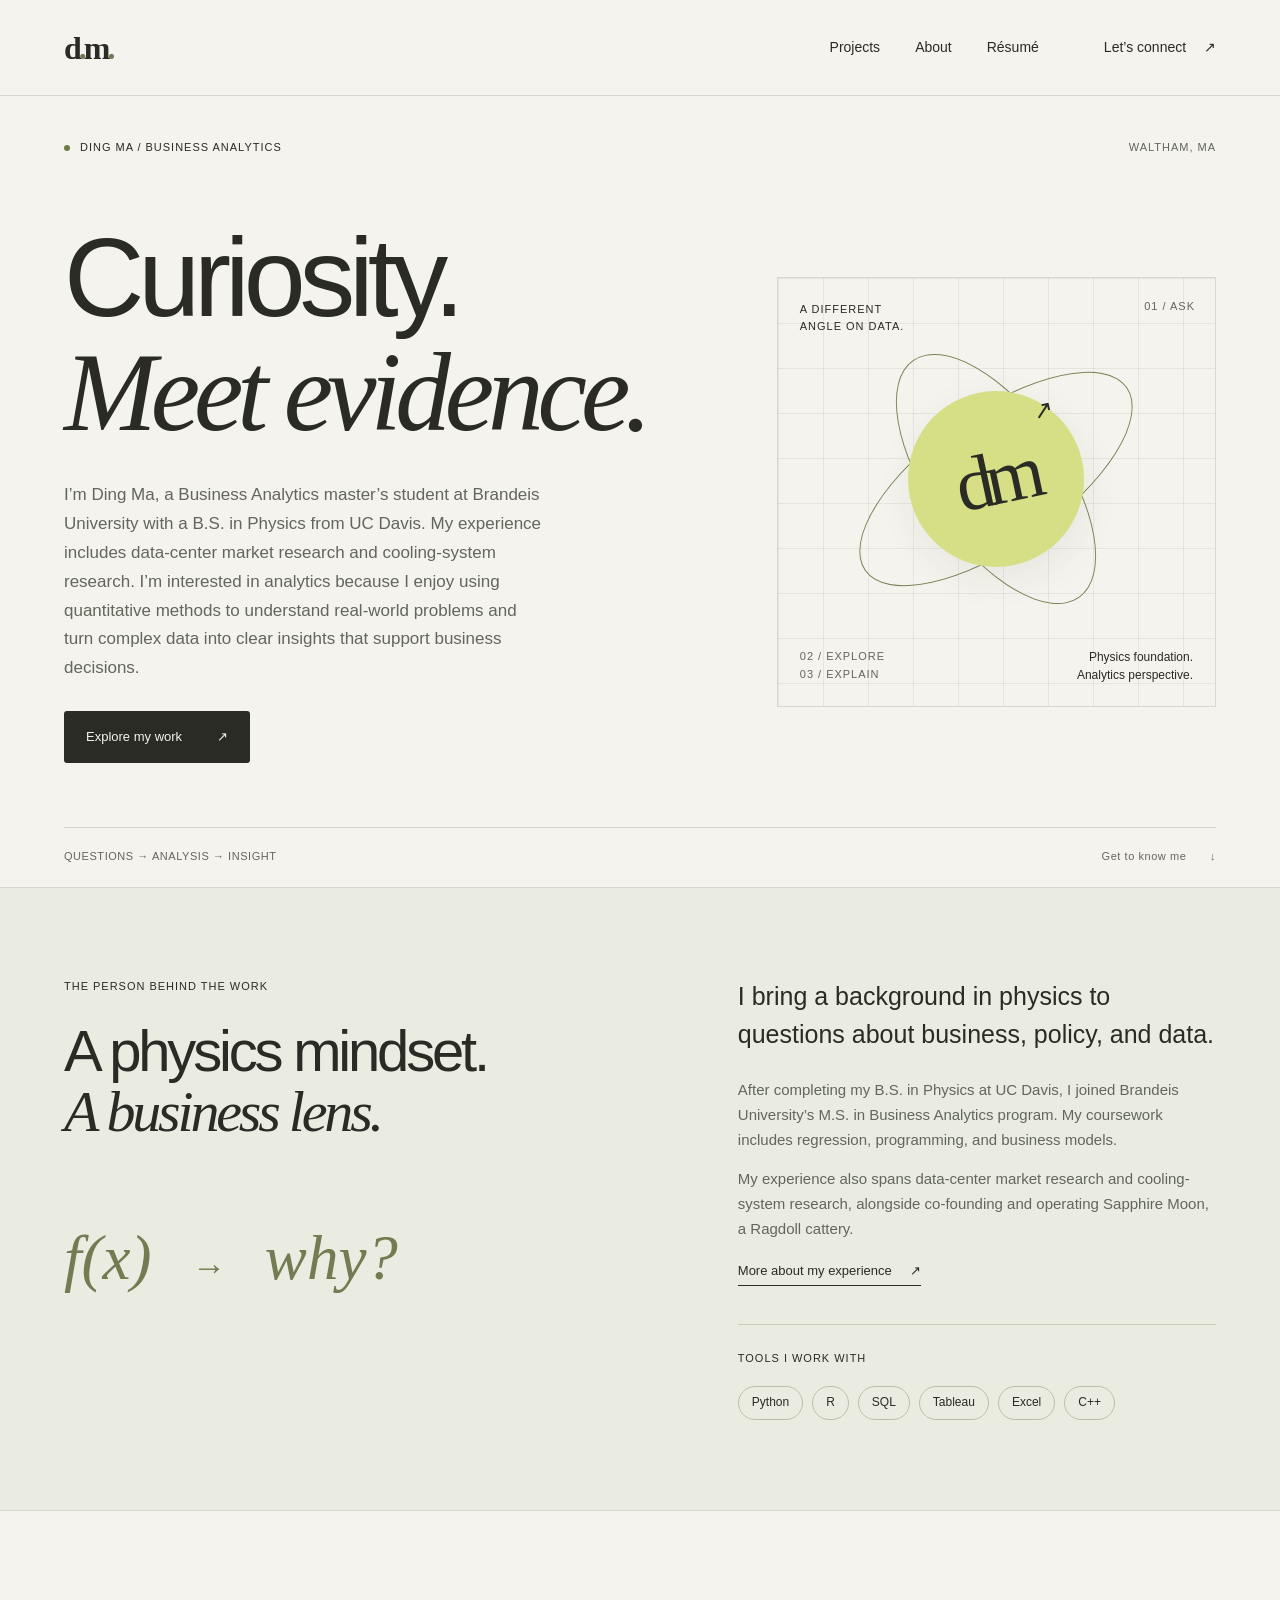
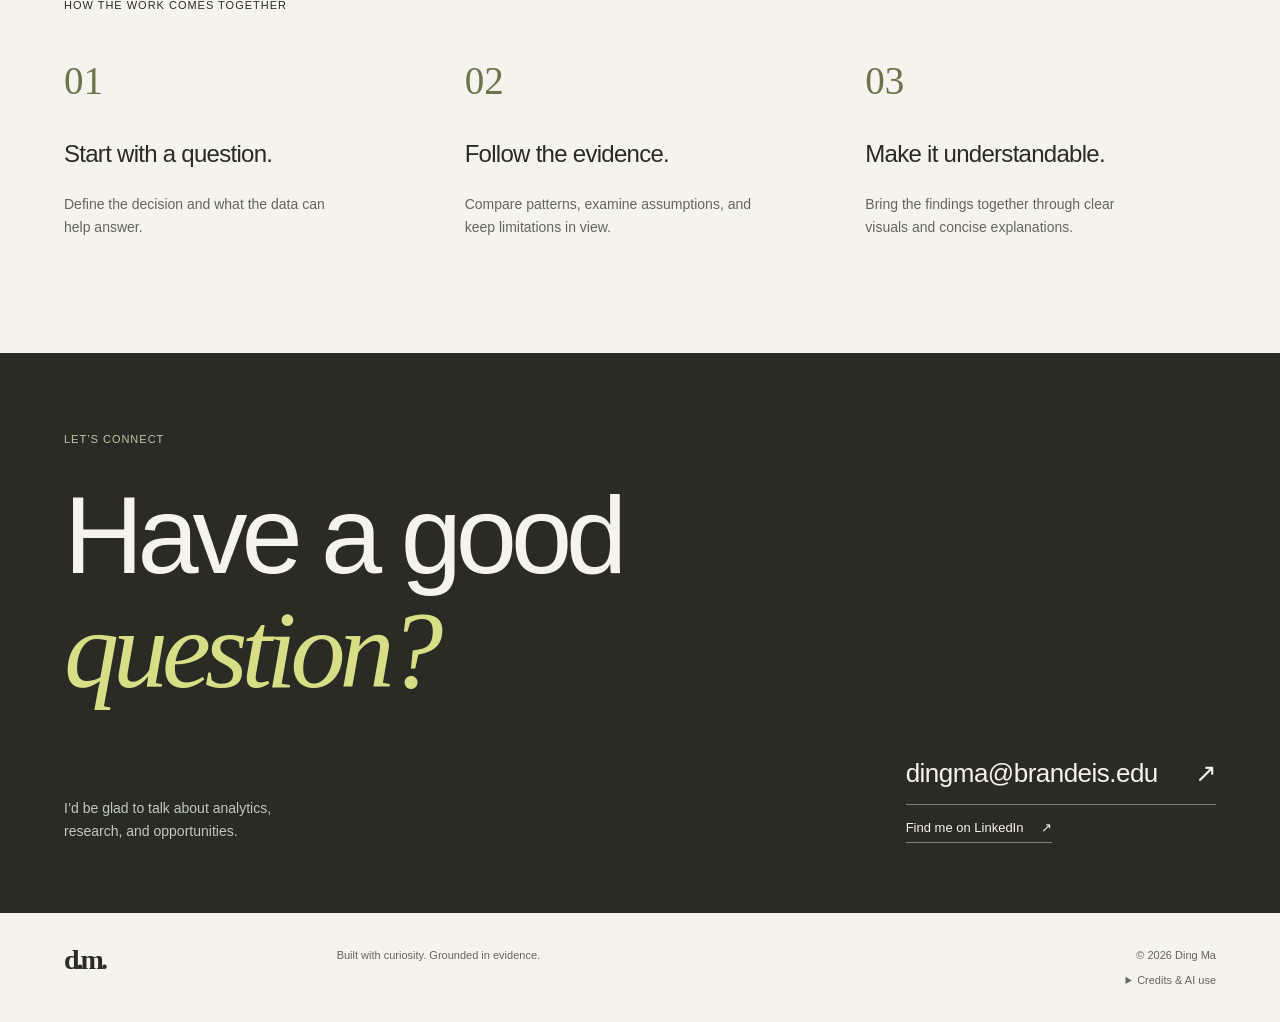
==== index.html @ bd0141f7 "Prepare technical portfolio for GitHub Pages" ====
<!doctype html><html lang="en"><head><meta charset="utf-8"><meta name="viewport" content="width=device-width,initial-scale=1"><meta name="description" content="Ding Ma’s analytics portfolio: regression, public-policy data, and Boston–Cambridge mobility case studies."><meta name="theme-color" content="#f5f3ed"><meta property="og:title" content="Ding Ma — Curiosity meets evidence"><meta property="og:description" content="Ding Ma’s analytics portfolio: regression, public-policy data, and Boston–Cambridge mobility case studies."><meta property="og:type" content="website"><link rel="icon" href="assets/favicon.svg" type="image/svg+xml"><link rel="stylesheet" href="styles.css"><title>Ding Ma — Curiosity meets evidence</title><script src="app.js" defer></script><meta name="robots" content="noindex, nofollow, noimageindex"></head><body><a class="skip-link" href="#main">Skip to content</a><header class="header"><a class="brand" href="index.html" aria-label="Ding Ma home">d<span class="brand-dot">.</span>m<span class="brand-dot">.</span></a><nav id="navigation" aria-label="Main navigation"><a href="projects.html">Projects</a><a href="index.html#about">About</a><a href="resume.html">Résumé</a><a class="nav-contact" href="index.html#contact">Let’s connect <span aria-hidden="true">↗</span></a></nav></header><main id="main" tabindex="-1"><section class="hero wrap"><div class="hero-kicker"><span class="status-dot" aria-hidden="true"></span> DING MA / BUSINESS ANALYTICS <span class="hero-location">WALTHAM, MA</span></div><div class="hero-grid"><div><h1>Curiosity.<br><em>Meet evidence.</em></h1><p class="hero-description">I’m Ding Ma, a Business Analytics master’s student at Brandeis University with a B.S. in Physics from UC Davis. My experience includes data-center market research and cooling-system research. I’m interested in analytics because I enjoy using quantitative methods to understand real-world problems and turn complex data into clear insights that support business decisions.</p><a class="button dark" href="projects.html">Explore my work <span aria-hidden="true">↗</span></a></div><div class="hero-art" aria-label="A physics foundation, an analytics perspective"><div class="orbit orbit-one"></div><div class="orbit orbit-two"></div><div class="art-label">A DIFFERENT<br>ANGLE ON DATA.</div><div class="art-core">dm<span>↗</span></div><span class="art-coordinate top">01 / ASK</span><span class="art-coordinate bottom">02 / EXPLORE<br>03 / EXPLAIN</span><div class="art-note">Physics foundation.<br>Analytics perspective.</div></div></div><div class="hero-bottom"><span>QUESTIONS → ANALYSIS → INSIGHT</span><a href="#about">Get to know me <span aria-hidden="true">↓</span></a></div></section><section class="about-section" id="about"><div class="wrap about-grid"><div class="reveal"><p class="eyebrow">THE PERSON BEHIND THE WORK</p><h2>A physics mindset.<br><em>A business lens.</em></h2><div class="about-mark" aria-hidden="true">f(x) <span>→</span> why?</div></div><div class="about-copy reveal"><p class="large-copy">I bring a background in physics to questions about business, policy, and data.</p><p>After completing my B.S. in Physics at UC Davis, I joined Brandeis University’s M.S. in Business Analytics program. My coursework includes regression, programming, and business models.</p><p>My experience also spans data-center market research and cooling-system research, alongside co-founding and operating Sapphire Moon, a Ragdoll cattery.</p><a class="text-link" href="resume.html">More about my experience <span aria-hidden="true">↗</span></a><div class="skills"><p class="eyebrow">TOOLS I WORK WITH</p><div><span>Python</span><span>R</span><span>SQL</span><span>Tableau</span><span>Excel</span><span>C++</span></div></div></div></div></section><section class="approach wrap"><p class="eyebrow reveal">HOW THE WORK COMES TOGETHER</p><div class="approach-grid"><div class="reveal"><span class="step">01</span><h3>Start with a question.</h3><p>Define the decision and what the data can help answer.</p></div><div class="reveal"><span class="step">02</span><h3>Follow the evidence.</h3><p>Compare patterns, examine assumptions, and keep limitations in view.</p></div><div class="reveal"><span class="step">03</span><h3>Make it understandable.</h3><p>Bring the findings together through clear visuals and concise explanations.</p></div></div></section><section class="contact-section" id="contact"><div class="wrap reveal"><p class="eyebrow">LET’S CONNECT</p><h2>Have a good<br><em>question?</em></h2><div class="contact-bottom"><p>I’d be glad to talk about analytics,<br>research, and opportunities.</p><div><a class="contact-email" href="mailto:dingma@brandeis.edu">dingma@brandeis.edu <span aria-hidden="true">↗</span></a><a class="text-link" href="https://www.linkedin.com/in/ding-ma-7bb688257" target="_blank" rel="noopener noreferrer">Find me on LinkedIn <span aria-hidden="true">↗</span><span class="sr-only"> (opens in a new tab)</span></a></div></div></div></section></main><footer class="footer"><a class="brand" href="index.html" aria-label="Ding Ma home">d.m.</a><p>Built with curiosity. Grounded in evidence.</p><div><span>© 2026 Ding Ma</span><details class="credits"><summary>Credits &amp; AI use</summary><p>AI assisted with website design, code, animations, and case-study editing. Summaries and figures draw on supplied coursework. Project summaries retain authorship and credits; the R project is joint work with Pauli Wang. Statistical results are reported from the supplied materials.</p></details></div></footer><dialog class="image-dialog"><button class="dialog-close" aria-label="Close enlarged chart">Close ×</button><img alt=""><p></p></dialog></body></html>
---- styles.css ----
@view-transition{navigation:auto}
:root{--paper:#f5f3ed;--ink:#292b24;--muted:#62665b;--line:#d8d9cd;--accent:#d7df86;--serif:Georgia,'Times New Roman',serif;--sans:'Helvetica Neue',Helvetica,Arial,sans-serif}
*{box-sizing:border-box}html{scroll-behavior:smooth;scroll-padding-top:105px}body{margin:0;background:var(--paper);color:var(--ink);font-family:var(--sans);font-size:16px;line-height:1.65}a{color:inherit;text-decoration:none}button{font:inherit;color:inherit}a,button{-webkit-tap-highlight-color:transparent}a:focus-visible,button:focus-visible,summary:focus-visible{outline:3px solid #657829;outline-offset:5px}::selection{background:var(--accent);color:var(--ink)}img{display:block;width:100%;height:auto}h1,h2,h3,p{margin-top:0}h1,h2{font-weight:400;letter-spacing:-.055em;line-height:1.03}h1 em,h2 em{font-family:var(--serif);font-weight:400}h3{font-weight:500;letter-spacing:-.03em;line-height:1.25}.wrap{max-width:1320px;margin:auto;padding-left:64px;padding-right:64px}.header{height:96px;padding:0 64px;max-width:1448px;margin:auto;display:flex;align-items:center;justify-content:space-between;border-bottom:1px solid var(--line)}.brand{font-family:var(--serif);font-weight:bold;font-size:32px;letter-spacing:-3px;line-height:1}.brand-dot{color:#717956}.header nav{display:flex;gap:35px;align-items:center;font-size:14px}.header nav a{position:relative}.header nav a::after{position:absolute;left:0;right:0;bottom:-6px;height:1px;background:var(--ink);content:'';transform:scaleX(0);transform-origin:left;transition:transform .2s}.header nav a:hover::after,.header nav a[aria-current]::after{transform:scaleX(1)}.nav-contact{margin-left:30px}.nav-contact span{margin-left:14px}.menu-toggle{display:none}.skip-link{position:fixed;top:10px;left:10px;transform:translateY(-200%);z-index:100;background:var(--ink);color:white;padding:12px}.skip-link:focus{transform:translateY(0)}.eyebrow,.hero-kicker,.tagline,.card-top,.hero-bottom,.art-coordinate,.art-label{font-size:11px;font-weight:500;letter-spacing:.09em;line-height:1.6}.eyebrow{margin-bottom:25px}.hero{padding-top:43px}.hero-kicker{display:flex;align-items:center;gap:10px}.hero-location{margin-left:auto;color:var(--muted)}.status-dot{width:6px;height:6px;background:#6e7b49;border-radius:50%}.hero-grid{display:grid;grid-template-columns:1.55fr 1fr;gap:32px;align-items:center;padding-top:64px;padding-bottom:64px}.hero h1{font-size:clamp(72px,8.7vw,126px);margin-bottom:30px}.hero-description{max-width:480px;font-size:17px;color:var(--muted);line-height:1.7;margin-bottom:28px}.button{display:inline-flex;align-items:center;justify-content:space-between;gap:35px;padding:15px 22px;border-radius:3px;font-size:13px;transition:background .2s,transform .2s}.button.dark{background:var(--ink);color:var(--paper)}.button.dark:hover{background:#464b39;transform:translateY(-2px)}.hero-art{position:relative;min-height:430px;overflow:hidden;background-image:linear-gradient(#292b2412 1px,transparent 1px),linear-gradient(90deg,#292b2412 1px,transparent 1px);background-size:45px 45px;border:1px solid var(--line)}.art-core{position:absolute;left:50%;top:47%;transform:translate(-50%,-50%) rotate(-12deg);width:176px;height:176px;background:var(--accent);border-radius:50%;display:flex;align-items:center;justify-content:center;font-family:var(--serif);font-size:76px;letter-spacing:-8px;box-shadow:0 12px 38px #272d2110}.art-core span{position:absolute;right:18px;top:10px;font-family:var(--sans);font-size:24px;letter-spacing:0}.orbit{position:absolute;left:50%;top:47%;width:320px;height:135px;border:1px solid #788356;border-radius:50%;transform:translate(-50%,-50%) rotate(-35deg)}.orbit-two{transform:translate(-50%,-50%) rotate(55deg);width:290px;height:136px}.art-coordinate{position:absolute;color:var(--muted)}.art-coordinate.top{top:20px;right:20px}.art-coordinate.bottom{bottom:22px;left:22px}.art-label{position:absolute;top:23px;left:22px}.art-note{position:absolute;bottom:22px;right:22px;font-size:12px;line-height:1.5;text-align:right}.hero-bottom{display:flex;justify-content:space-between;border-top:1px solid var(--line);padding-top:20px;padding-bottom:22px;color:var(--muted);letter-spacing:.05em}.hero-bottom a span{margin-left:20px}.work-section{padding-top:100px;padding-bottom:110px}.section-heading{display:grid;grid-template-columns:1.3fr 1fr;gap:110px;align-items:end;margin-bottom:45px}.section-heading h2,.about-section h2{font-size:64px;margin:0}.section-heading>p{max-width:365px;line-height:1.8;color:var(--muted);margin-bottom:5px}.project-grid{display:grid;grid-template-columns:1fr 1fr;gap:30px}.project-card{border:1px solid var(--line);background:#eeeee5;transition:border-color .25s}.project-card.mobility{background:#eeedf3;margin-top:62px}.card-link{display:block;height:100%}.card-top{display:flex;justify-content:space-between;padding:24px 25px 0;font-size:10px;color:var(--muted)}.card-visual{padding:26px 22px 0;overflow:hidden}.card-visual img{transition:transform .4s cubic-bezier(.2,.7,.2,1);aspect-ratio:760/352;object-fit:contain}.project-card:hover .card-visual img{transform:scale(1.025)}.card-info{padding:30px 25px}.tagline{letter-spacing:.03em;color:var(--muted);margin-bottom:16px;font-size:11px}.card-title{display:flex;gap:20px;align-items:flex-start;justify-content:space-between}.card-title h3{font-size:31px;line-height:1.15;max-width:340px;margin-bottom:20px}.round-arrow{display:flex;align-items:center;justify-content:center;flex-shrink:0;width:35px;height:35px;border:1px solid #a9ad9c;border-radius:50%;transition:background .2s,transform .2s}.project-card:hover .round-arrow{background:var(--accent);transform:rotate(10deg)}.card-info>p{color:var(--muted);font-size:14px;line-height:1.75;max-width:385px}.text-link{display:inline-flex;align-items:center;gap:18px;font-size:13px;border-bottom:1px solid var(--ink);padding-bottom:4px;transition:gap .2s}.text-link:hover{gap:24px}.all-work{margin-top:36px}.about-section{border-top:1px solid var(--line);border-bottom:1px solid var(--line);background:#eaece2;padding:90px 0}.about-grid{display:grid;grid-template-columns:1.2fr 1fr;gap:100px}.about-section h2{font-size:58px}.about-mark{font-family:var(--serif);font-size:63px;color:#727b51;margin-top:66px;font-style:italic}.about-mark span{font-family:var(--sans);font-size:34px;margin:0 24px}.about-copy>p{color:var(--muted);font-size:15px}.about-copy .large-copy{font-size:25px;color:var(--ink);line-height:1.5}.skills{margin-top:38px;border-top:1px solid #c8ccbb;padding-top:25px}.skills .eyebrow{margin-bottom:18px}.skills>div{display:flex;flex-wrap:wrap;gap:9px}.skills span{font-size:12px;padding:6px 13px;border:1px solid #b9c0ac;border-radius:30px}.approach{padding-top:86px;padding-bottom:100px}.approach-grid{display:grid;grid-template-columns:repeat(3,1fr);gap:50px}.step{font-family:var(--serif);font-size:39px;color:#6a744b;display:block;margin:10px 0 25px}.approach-grid h3{font-size:24px}.approach-grid p{font-size:14px;color:var(--muted);max-width:290px}.contact-section{background:var(--ink);color:var(--paper);padding:78px 0 70px}.contact-section .eyebrow{color:#c1c5a9}.contact-section h2{font-size:110px;margin:30px 0 45px}.contact-section h2 em{color:var(--accent)}.contact-bottom{display:flex;justify-content:space-between;align-items:end}.contact-bottom p{font-size:14px;color:#c4c8b9;margin:0}.contact-bottom>div{display:flex;flex-direction:column;align-items:flex-start;gap:12px}.contact-email{font-size:26px;letter-spacing:-.02em;border-bottom:1px solid #7c8270;padding-bottom:9px}.contact-email span{margin-left:30px}.contact-section .text-link{border-color:#7c8270}.footer{display:grid;grid-template-columns:1fr 2fr 1.5fr;gap:30px;align-items:start;padding:33px 64px;font-size:11px;color:var(--muted);max-width:1448px;margin:auto}.footer .brand{font-size:28px;color:var(--ink)}.footer p{margin:0}.footer>div{text-align:right}.credits{margin-top:7px}.credits summary{cursor:pointer}.credits p{text-align:left;max-width:340px;padding-top:15px;font-size:12px;line-height:1.7}.page-intro{padding-top:70px;padding-bottom:65px}.page-intro h1{font-size:92px;margin-bottom:30px}.intro-copy{max-width:580px;color:var(--muted);font-size:18px}.index-projects{padding-bottom:100px}.index-projects .mobility{margin-top:0}.index-note{display:grid;grid-template-columns:1fr 2fr;gap:70px;border-top:1px solid var(--line);margin-top:70px;padding-top:35px;font-size:14px;color:var(--muted)}.study-hero{padding-top:32px;padding-bottom:50px}.back-link{font-size:12px;display:inline-block;margin-bottom:44px;color:var(--muted)}.study-hero h1{font-size:94px;margin:20px 0 30px}.study-deck{max-width:600px;font-size:21px;line-height:1.5;color:var(--muted);margin-bottom:26px}.study-stats{display:grid;grid-template-columns:repeat(3,1fr);border-top:1px solid var(--line);border-bottom:1px solid var(--line);margin-top:45px;padding:28px 0;gap:30px}.study-stats strong{font-size:42px;font-family:var(--serif);font-weight:400;display:block;line-height:1.25}.study-stats span{font-size:12px;color:var(--muted)}.study-layout{display:grid;grid-template-columns:190px 1fr;gap:70px}.study-nav{align-self:start;position:sticky;top:30px;padding-top:22px}.study-nav a{display:block;font-size:12px;color:var(--muted);margin-bottom:13px}.study-nav a:hover{color:var(--ink);text-decoration:underline}.study-nav .eyebrow{font-size:10px}.study-section{padding-top:25px;padding-bottom:45px;scroll-margin-top:15px}.study-section h2{font-size:47px;line-height:1.08;letter-spacing:-.04em;margin-bottom:25px}.study-section p{color:var(--muted);font-size:16px;line-height:1.85}.study-section .eyebrow{font-size:11px;color:var(--ink);margin-bottom:25px}.attribution{border-left:2px solid #a0af75;padding:10px 0 10px 20px;margin-top:25px}.attribution strong{font-size:12px;font-weight:500}.attribution p{font-size:12px;margin:5px 0 0}.method-line{display:flex;align-items:center;justify-content:space-between;gap:16px;border-top:1px solid var(--line);border-bottom:1px solid var(--line);padding:18px 0;margin-top:28px;font-size:12px}.study-figure{margin:32px 0}.chart-zoom{display:block;position:relative;border:1px solid var(--line);background:#fff;padding:12px}.chart-zoom:has(img[src$="svg"]){padding:0}.chart-zoom img{max-height:700px;object-fit:contain}.zoom-label{position:absolute;bottom:12px;right:12px;padding:4px 9px;background:var(--paper);font-size:10px;border:1px solid var(--line);opacity:0;transition:opacity .2s}.chart-zoom:hover .zoom-label,.chart-zoom:focus-visible .zoom-label{opacity:1}.study-figure figcaption{font-size:12px;color:var(--muted);line-height:1.7;margin-top:13px}.finding-grid{display:grid;grid-template-columns:1fr 1fr;border-top:1px solid var(--line);border-bottom:1px solid var(--line);margin:32px 0;padding:28px 0;gap:30px}.finding-grid strong{font-size:39px;font-family:var(--serif);font-weight:400}.finding-grid h3{font-size:16px;margin:12px 0}.finding-grid p{font-size:13px;margin-bottom:0}.takeaway{padding:28px 30px;background:#e5eadb;margin-top:30px}.takeaway p{font-family:var(--serif);font-size:26px;line-height:1.35;color:var(--ink);margin:0}.takeaway .eyebrow{display:block;margin-bottom:15px;font-family:var(--sans)}.limitation-list{padding-left:20px;color:var(--muted);font-size:15px;line-height:1.8}.limitation-list li{padding-left:5px;margin-bottom:16px}.artifact-links{border-top:1px solid var(--line);margin-bottom:22px}.artifact-links a{display:flex;justify-content:space-between;gap:20px;border-bottom:1px solid var(--line);padding:18px 0;font-size:14px}.artifact-links a:hover{color:#53682b}.artifact-links span{font-size:11px;white-space:nowrap}.study-section .source-note{font-size:12px;line-height:1.8}.source-links{display:flex;flex-direction:column;gap:8px;font-size:12px;text-decoration:underline;text-underline-offset:4px}.table-scroll{overflow-x:auto;margin:30px 0}table{width:100%;border-collapse:collapse;text-align:left;font-size:13px}caption{text-align:left;font-size:12px;color:var(--muted);padding-bottom:12px}th,td{padding:14px 10px;border-bottom:1px solid var(--line);font-weight:400}thead th{font-size:11px;background:#eae8f0}td{text-align:right}tbody th{font-weight:500}.mobility~.study-layout .takeaway{background:#e6e3f1}.technical-detail{margin-top:20px;border-bottom:1px solid var(--line);padding-bottom:15px}.technical-detail summary{font-size:13px;cursor:pointer}.technical-detail p{font-size:13px;margin:15px 0 0}.next-project{padding-top:50px;padding-bottom:80px;border-top:1px solid var(--line);margin-top:35px}.next-project>a{font-family:var(--serif);font-size:47px;letter-spacing:-.04em;line-height:1.25;display:flex;justify-content:space-between;align-items:center;gap:25px}.next-project>a:hover{color:#637744}.button-row{display:flex;align-items:center;gap:25px;margin-top:30px}.resume-content{padding-bottom:50px}.resume-row{display:grid;grid-template-columns:1fr 2fr;gap:90px;padding:45px 0;border-top:1px solid var(--line)}.resume-row h2{font-family:var(--serif);font-size:34px}.experience{margin-bottom:38px}.experience:last-child{margin-bottom:0}.experience .eyebrow{margin-bottom:12px;color:var(--muted);font-size:10px}.experience h3{font-size:25px;margin:0 0 8px}.experience p{font-size:14px;color:var(--muted);margin-bottom:8px}.experience .role{color:var(--ink);font-size:14px}.resume-skills h3{font-size:16px;margin-bottom:8px}.resume-skills p{font-size:14px;color:var(--muted);margin-bottom:25px}.resume-contact{padding-top:40px;padding-bottom:80px;border-top:1px solid var(--line)}.resume-contact h2{font-size:55px}.image-dialog{border:none;padding:48px 20px 20px;width:min(1100px,94vw);max-height:90vh;background:var(--paper);color:var(--ink)}.image-dialog::backdrop{background:#20251ccb;backdrop-filter:blur(4px)}.image-dialog img{max-height:70vh;object-fit:contain}.image-dialog p{font-size:12px;line-height:1.6;margin:15px 0 0;color:var(--muted)}.dialog-close{position:absolute;right:15px;top:10px;border:0;background:none;cursor:pointer;font-size:13px;padding:6px}.sr-only{position:absolute;width:1px;height:1px;padding:0;margin:-1px;overflow:hidden;clip:rect(0,0,0,0);white-space:nowrap;border:0}.reveal.is-revealing{animation:reveal .55s cubic-bezier(.2,.7,.2,1) both}.hero-grid>div:first-child{animation:reveal .65s ease both}.hero-art{animation:reveal .8s ease both}@keyframes reveal{from{opacity:0;transform:translateY(18px)}to{opacity:1;transform:translateY(0)}}::view-transition-old(root){animation:fade-out .15s ease both}::view-transition-new(root){animation:fade-in .25s ease both}@keyframes fade-out{to{opacity:0}}@keyframes fade-in{from{opacity:0}}
@media(min-width:1500px){.hero h1{font-size:126px}}
@media(max-width:1100px){.wrap{padding-left:40px;padding-right:40px}.header{padding:0 40px}.hero h1{font-size:90px}.hero-grid{gap:24px}.hero-art{min-height:360px}.art-core{width:140px;height:140px;font-size:65px}.orbit{width:255px}.orbit-two{width:240px}.section-heading{gap:55px}.section-heading h2{font-size:56px}.about-grid{gap:55px}.about-section h2{font-size:48px}.study-layout{gap:40px;grid-template-columns:160px 1fr}.study-hero h1{font-size:84px}.card-title h3{font-size:28px}.footer{padding:33px 40px}}
@media(max-width:800px){.wrap{padding-left:25px;padding-right:25px}.header{padding:0 25px;height:80px}.header nav{gap:22px}.nav-contact{margin-left:0}.hero-grid{grid-template-columns:1fr;padding-top:45px;padding-bottom:40px}.hero h1{font-size:100px}.hero-art{display:none}.hero-description{max-width:540px}.work-section{padding-top:65px;padding-bottom:70px}.section-heading{gap:35px}.section-heading h2{font-size:48px}.section-heading>p{font-size:14px}.project-grid{gap:18px}.card-top{padding:18px 16px 0;font-size:8px}.card-visual{padding:22px 12px 0}.card-info{padding:25px 17px}.card-title h3{font-size:25px}.card-title{gap:8px}.round-arrow{width:28px;height:28px}.card-info>p{font-size:13px}.tagline{font-size:10px}.about-grid{grid-template-columns:1fr;gap:40px}.about-mark{display:none}.about-section{padding:60px 0}.about-section h2{font-size:56px}.approach{padding-top:60px;padding-bottom:65px}.approach-grid{gap:25px}.approach-grid h3{font-size:21px}.contact-section h2{font-size:88px}.contact-email{font-size:21px}.contact-email span{margin-left:15px}.footer{padding:28px 25px;grid-template-columns:.5fr 1.1fr 1.5fr;gap:20px}.page-intro h1{font-size:72px}.study-hero h1{font-size:76px}.study-layout{grid-template-columns:1fr;gap:0}.study-nav{position:static;display:flex;flex-wrap:wrap;gap:14px;padding:0 0 25px;border-bottom:1px solid var(--line);margin-bottom:25px}.study-nav .eyebrow{display:none}.study-nav a{margin:0;font-size:11px}.study-section h2{font-size:45px}.resume-row{gap:45px;grid-template-columns:1fr 2fr}.next-project>a{font-size:38px}}
@media(max-width:580px){html{scroll-padding-top:30px}.header{position:relative;height:74px;align-items:center}.header nav{display:flex;gap:13px;font-size:11px}.header .nav-contact{display:none}.brand{font-size:28px}.hero{padding-top:29px}.hero-kicker{font-size:9px;letter-spacing:.06em}.hero-location{font-size:8px}.hero-grid{padding-top:43px;padding-bottom:39px}.hero h1{font-size:clamp(60px,14vw,80px);margin-bottom:24px}.hero-description{font-size:15px;line-height:1.75;margin-bottom:25px}.button{padding:14px 19px}.hero-bottom{font-size:8px;gap:12px;padding:18px 0}.hero-bottom a{white-space:nowrap}.hero-bottom a span{margin-left:8px}.section-heading{grid-template-columns:1fr;gap:24px;margin-bottom:32px}.section-heading h2{font-size:46px}.section-heading>p{max-width:none;margin:0;font-size:14px}.eyebrow{font-size:10px;margin-bottom:20px}.project-grid{grid-template-columns:1fr;gap:25px}.project-card.mobility{margin-top:0}.card-top{padding:20px 20px 0;font-size:9px}.card-visual{padding:24px 16px 0}.card-info{padding:25px 20px}.card-title h3{font-size:29px;max-width:280px}.card-info>p{font-size:14px}.tagline{font-size:10px}.round-arrow{width:32px;height:32px}.about-section h2{font-size:45px}.about-copy .large-copy{font-size:23px}.about-copy>p{font-size:14px}.approach-grid{grid-template-columns:1fr;gap:28px}.approach-grid>div{display:grid;grid-template-columns:44px 1fr;column-gap:18px;border-top:1px solid var(--line);padding-top:24px}.step{grid-row:1/3;font-size:28px;margin:0}.approach-grid h3{font-size:22px;margin-bottom:10px}.approach-grid p{margin:0;max-width:none}.contact-section{padding:53px 0}.contact-section h2{font-size:73px;margin-bottom:35px}.contact-bottom{flex-direction:column;align-items:flex-start;gap:32px}.contact-email{font-size:20px}.footer{grid-template-columns:1fr 2fr;padding:26px 25px;gap:15px}.footer>p{text-align:right;font-size:10px}.footer>div{grid-column:1/-1;text-align:left;display:flex;justify-content:space-between;gap:20px}.credits{margin:0;text-align:right;max-width:230px}.credits p{font-size:11px}.page-intro{padding-top:46px;padding-bottom:42px}.page-intro h1{font-size:clamp(47px,12vw,67px);margin-bottom:25px}.intro-copy{font-size:16px}.index-projects{padding-bottom:60px}.index-note{grid-template-columns:1fr;gap:15px;margin-top:40px;padding-top:25px}.index-note p{margin:0}.study-hero{padding-top:25px;padding-bottom:28px}.back-link{margin-bottom:35px}.study-hero h1{font-size:clamp(49px,12.5vw,70px);margin-top:20px}.study-deck{font-size:18px}.study-stats{gap:12px;margin-top:30px;padding:22px 0}.study-stats strong{font-size:30px}.study-stats span{font-size:10px;line-height:1.5;display:block;margin-top:6px}.study-nav{gap:9px 15px}.study-nav a{font-size:10px}.study-section{padding-top:15px;padding-bottom:35px}.study-section h2{font-size:36px}.study-section p{font-size:14px}.study-section .attribution p{font-size:12px}.method-line{font-size:10px;gap:6px}.finding-grid{gap:22px}.finding-grid strong{font-size:30px}.finding-grid h3{font-size:14px}.finding-grid p{font-size:12px}.study-figure figcaption{font-size:11px}.chart-zoom{padding:5px}.zoom-label{opacity:1;bottom:4px;right:4px;font-size:8px;padding:2px 5px}.takeaway{padding:24px}.takeaway p{font-size:23px}.limitation-list{font-size:13px}.artifact-links a{font-size:12px;gap:10px}.artifact-links span{font-size:10px}.next-project{padding-top:35px;padding-bottom:50px;margin-top:10px}.next-project>a{font-size:32px}.resume-row{grid-template-columns:1fr;gap:20px;padding:30px 0}.resume-row h2{font-size:30px;margin:0}.experience{margin-bottom:30px}.experience h3{font-size:23px}.experience p{font-size:13px}.button-row{align-items:flex-start;flex-direction:column;gap:18px}.resume-contact h2{font-size:43px}.image-dialog{padding:43px 10px 12px}.image-dialog p{font-size:11px}}
@media(prefers-reduced-motion:reduce){html{scroll-behavior:auto}*,*::before,*::after{animation:none!important;transition:none!important}.reveal{opacity:1;transform:none}::view-transition-old(root),::view-transition-new(root){animation:none!important}}
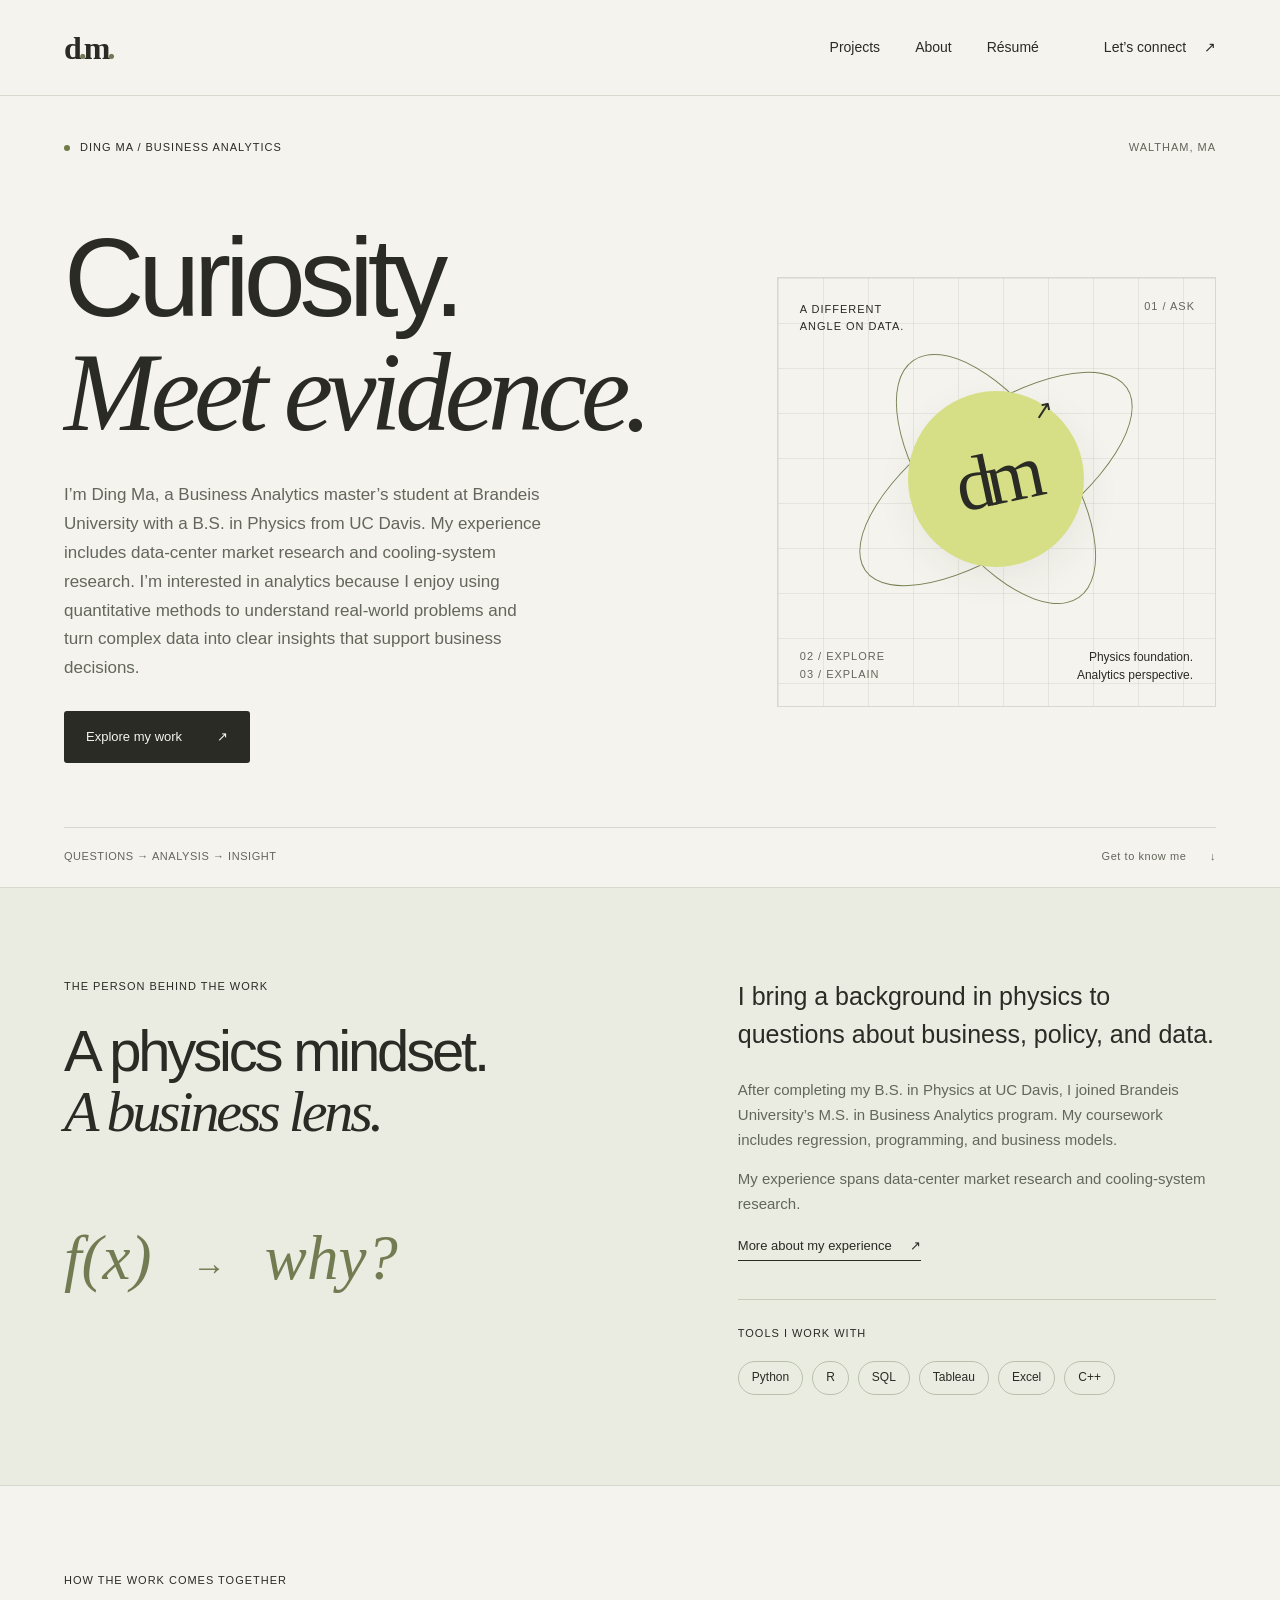
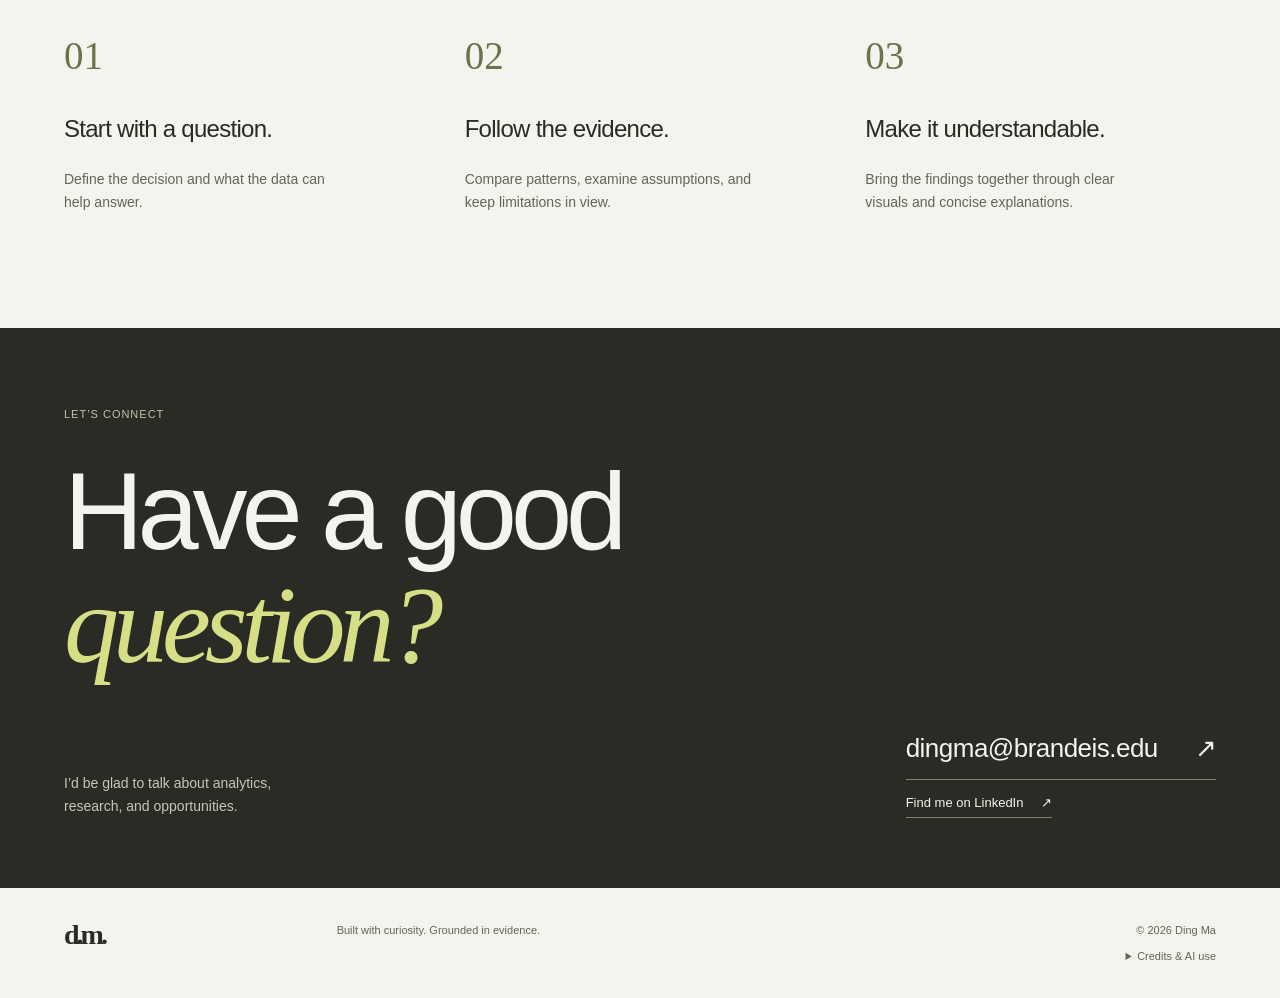
==== commit 09c8afb4: "Remove Sapphire Moon from resume and portfolio" ====
--- a/index.html
+++ b/index.html
@@ -1 +1 @@
-<!doctype html><html lang="en"><head><meta charset="utf-8"><meta name="viewport" content="width=device-width,initial-scale=1"><meta name="description" content="Ding Ma’s analytics portfolio: regression, public-policy data, and Boston–Cambridge mobility case studies."><meta name="theme-color" content="#f5f3ed"><meta property="og:title" content="Ding Ma — Curiosity meets evidence"><meta property="og:description" content="Ding Ma’s analytics portfolio: regression, public-policy data, and Boston–Cambridge mobility case studies."><meta property="og:type" content="website"><link rel="icon" href="assets/favicon.svg" type="image/svg+xml"><link rel="stylesheet" href="styles.css"><title>Ding Ma — Curiosity meets evidence</title><script src="app.js" defer></script><meta name="robots" content="noindex, nofollow, noimageindex"></head><body><a class="skip-link" href="#main">Skip to content</a><header class="header"><a class="brand" href="index.html" aria-label="Ding Ma home">d<span class="brand-dot">.</span>m<span class="brand-dot">.</span></a><nav id="navigation" aria-label="Main navigation"><a href="projects.html">Projects</a><a href="index.html#about">About</a><a href="resume.html">Résumé</a><a class="nav-contact" href="index.html#contact">Let’s connect <span aria-hidden="true">↗</span></a></nav></header><main id="main" tabindex="-1"><section class="hero wrap"><div class="hero-kicker"><span class="status-dot" aria-hidden="true"></span> DING MA / BUSINESS ANALYTICS <span class="hero-location">WALTHAM, MA</span></div><div class="hero-grid"><div><h1>Curiosity.<br><em>Meet evidence.</em></h1><p class="hero-description">I’m Ding Ma, a Business Analytics master’s student at Brandeis University with a B.S. in Physics from UC Davis. My experience includes data-center market research and cooling-system research. I’m interested in analytics because I enjoy using quantitative methods to understand real-world problems and turn complex data into clear insights that support business decisions.</p><a class="button dark" href="projects.html">Explore my work <span aria-hidden="true">↗</span></a></div><div class="hero-art" aria-label="A physics foundation, an analytics perspective"><div class="orbit orbit-one"></div><div class="orbit orbit-two"></div><div class="art-label">A DIFFERENT<br>ANGLE ON DATA.</div><div class="art-core">dm<span>↗</span></div><span class="art-coordinate top">01 / ASK</span><span class="art-coordinate bottom">02 / EXPLORE<br>03 / EXPLAIN</span><div class="art-note">Physics foundation.<br>Analytics perspective.</div></div></div><div class="hero-bottom"><span>QUESTIONS → ANALYSIS → INSIGHT</span><a href="#about">Get to know me <span aria-hidden="true">↓</span></a></div></section><section class="about-section" id="about"><div class="wrap about-grid"><div class="reveal"><p class="eyebrow">THE PERSON BEHIND THE WORK</p><h2>A physics mindset.<br><em>A business lens.</em></h2><div class="about-mark" aria-hidden="true">f(x) <span>→</span> why?</div></div><div class="about-copy reveal"><p class="large-copy">I bring a background in physics to questions about business, policy, and data.</p><p>After completing my B.S. in Physics at UC Davis, I joined Brandeis University’s M.S. in Business Analytics program. My coursework includes regression, programming, and business models.</p><p>My experience also spans data-center market research and cooling-system research, alongside co-founding and operating Sapphire Moon, a Ragdoll cattery.</p><a class="text-link" href="resume.html">More about my experience <span aria-hidden="true">↗</span></a><div class="skills"><p class="eyebrow">TOOLS I WORK WITH</p><div><span>Python</span><span>R</span><span>SQL</span><span>Tableau</span><span>Excel</span><span>C++</span></div></div></div></div></section><section class="approach wrap"><p class="eyebrow reveal">HOW THE WORK COMES TOGETHER</p><div class="approach-grid"><div class="reveal"><span class="step">01</span><h3>Start with a question.</h3><p>Define the decision and what the data can help answer.</p></div><div class="reveal"><span class="step">02</span><h3>Follow the evidence.</h3><p>Compare patterns, examine assumptions, and keep limitations in view.</p></div><div class="reveal"><span class="step">03</span><h3>Make it understandable.</h3><p>Bring the findings together through clear visuals and concise explanations.</p></div></div></section><section class="contact-section" id="contact"><div class="wrap reveal"><p class="eyebrow">LET’S CONNECT</p><h2>Have a good<br><em>question?</em></h2><div class="contact-bottom"><p>I’d be glad to talk about analytics,<br>research, and opportunities.</p><div><a class="contact-email" href="mailto:dingma@brandeis.edu">dingma@brandeis.edu <span aria-hidden="true">↗</span></a><a class="text-link" href="https://www.linkedin.com/in/ding-ma-7bb688257" target="_blank" rel="noopener noreferrer">Find me on LinkedIn <span aria-hidden="true">↗</span><span class="sr-only"> (opens in a new tab)</span></a></div></div></div></section></main><footer class="footer"><a class="brand" href="index.html" aria-label="Ding Ma home">d.m.</a><p>Built with curiosity. Grounded in evidence.</p><div><span>© 2026 Ding Ma</span><details class="credits"><summary>Credits &amp; AI use</summary><p>AI assisted with website design, code, animations, and case-study editing. Summaries and figures draw on supplied coursework. Project summaries retain authorship and credits; the R project is joint work with Pauli Wang. Statistical results are reported from the supplied materials.</p></details></div></footer><dialog class="image-dialog"><button class="dialog-close" aria-label="Close enlarged chart">Close ×</button><img alt=""><p></p></dialog></body></html>+<!doctype html><html lang="en"><head><meta charset="utf-8"><meta name="viewport" content="width=device-width,initial-scale=1"><meta name="description" content="Ding Ma’s analytics portfolio: regression, public-policy data, and Boston–Cambridge mobility case studies."><meta name="theme-color" content="#f5f3ed"><meta property="og:title" content="Ding Ma — Curiosity meets evidence"><meta property="og:description" content="Ding Ma’s analytics portfolio: regression, public-policy data, and Boston–Cambridge mobility case studies."><meta property="og:type" content="website"><link rel="icon" href="assets/favicon.svg" type="image/svg+xml"><link rel="stylesheet" href="styles.css"><title>Ding Ma — Curiosity meets evidence</title><script src="app.js" defer></script><meta property="og:url" content="https://dingma-lang.github.io/personal-portfolio/index.html"><meta name="robots" content="noindex, nofollow, noimageindex"></head><body><a class="skip-link" href="#main">Skip to content</a><header class="header"><a class="brand" href="index.html" aria-label="Ding Ma home">d<span class="brand-dot">.</span>m<span class="brand-dot">.</span></a><nav id="navigation" aria-label="Main navigation"><a href="projects.html">Projects</a><a href="index.html#about">About</a><a href="resume.html">Résumé</a><a class="nav-contact" href="index.html#contact">Let’s connect <span aria-hidden="true">↗</span></a></nav></header><main id="main" tabindex="-1"><section class="hero wrap"><div class="hero-kicker"><span class="status-dot" aria-hidden="true"></span> DING MA / BUSINESS ANALYTICS <span class="hero-location">WALTHAM, MA</span></div><div class="hero-grid"><div><h1>Curiosity.<br><em>Meet evidence.</em></h1><p class="hero-description">I’m Ding Ma, a Business Analytics master’s student at Brandeis University with a B.S. in Physics from UC Davis. My experience includes data-center market research and cooling-system research. I’m interested in analytics because I enjoy using quantitative methods to understand real-world problems and turn complex data into clear insights that support business decisions.</p><a class="button dark" href="projects.html">Explore my work <span aria-hidden="true">↗</span></a></div><div class="hero-art" aria-label="A physics foundation, an analytics perspective"><div class="orbit orbit-one"></div><div class="orbit orbit-two"></div><div class="art-label">A DIFFERENT<br>ANGLE ON DATA.</div><div class="art-core">dm<span>↗</span></div><span class="art-coordinate top">01 / ASK</span><span class="art-coordinate bottom">02 / EXPLORE<br>03 / EXPLAIN</span><div class="art-note">Physics foundation.<br>Analytics perspective.</div></div></div><div class="hero-bottom"><span>QUESTIONS → ANALYSIS → INSIGHT</span><a href="#about">Get to know me <span aria-hidden="true">↓</span></a></div></section><section class="about-section" id="about"><div class="wrap about-grid"><div class="reveal"><p class="eyebrow">THE PERSON BEHIND THE WORK</p><h2>A physics mindset.<br><em>A business lens.</em></h2><div class="about-mark" aria-hidden="true">f(x) <span>→</span> why?</div></div><div class="about-copy reveal"><p class="large-copy">I bring a background in physics to questions about business, policy, and data.</p><p>After completing my B.S. in Physics at UC Davis, I joined Brandeis University’s M.S. in Business Analytics program. My coursework includes regression, programming, and business models.</p><p>My experience spans data-center market research and cooling-system research.</p><a class="text-link" href="resume.html">More about my experience <span aria-hidden="true">↗</span></a><div class="skills"><p class="eyebrow">TOOLS I WORK WITH</p><div><span>Python</span><span>R</span><span>SQL</span><span>Tableau</span><span>Excel</span><span>C++</span></div></div></div></div></section><section class="approach wrap"><p class="eyebrow reveal">HOW THE WORK COMES TOGETHER</p><div class="approach-grid"><div class="reveal"><span class="step">01</span><h3>Start with a question.</h3><p>Define the decision and what the data can help answer.</p></div><div class="reveal"><span class="step">02</span><h3>Follow the evidence.</h3><p>Compare patterns, examine assumptions, and keep limitations in view.</p></div><div class="reveal"><span class="step">03</span><h3>Make it understandable.</h3><p>Bring the findings together through clear visuals and concise explanations.</p></div></div></section><section class="contact-section" id="contact"><div class="wrap reveal"><p class="eyebrow">LET’S CONNECT</p><h2>Have a good<br><em>question?</em></h2><div class="contact-bottom"><p>I’d be glad to talk about analytics,<br>research, and opportunities.</p><div><a class="contact-email" href="mailto:dingma@brandeis.edu">dingma@brandeis.edu <span aria-hidden="true">↗</span></a><a class="text-link" href="https://www.linkedin.com/in/ding-ma-7bb688257" target="_blank" rel="noopener noreferrer">Find me on LinkedIn <span aria-hidden="true">↗</span><span class="sr-only"> (opens in a new tab)</span></a></div></div></div></section></main><footer class="footer"><a class="brand" href="index.html" aria-label="Ding Ma home">d.m.</a><p>Built with curiosity. Grounded in evidence.</p><div><span>© 2026 Ding Ma</span><details class="credits"><summary>Credits &amp; AI use</summary><p>AI assisted with website design, code, animations, and case-study editing. Summaries and figures draw on supplied coursework. Project summaries retain authorship and credits; the R project is joint work with Pauli Wang. Statistical results are reported from the supplied materials.</p></details></div></footer><dialog class="image-dialog"><button class="dialog-close" aria-label="Close enlarged chart">Close ×</button><img alt=""><p></p></dialog></body></html>
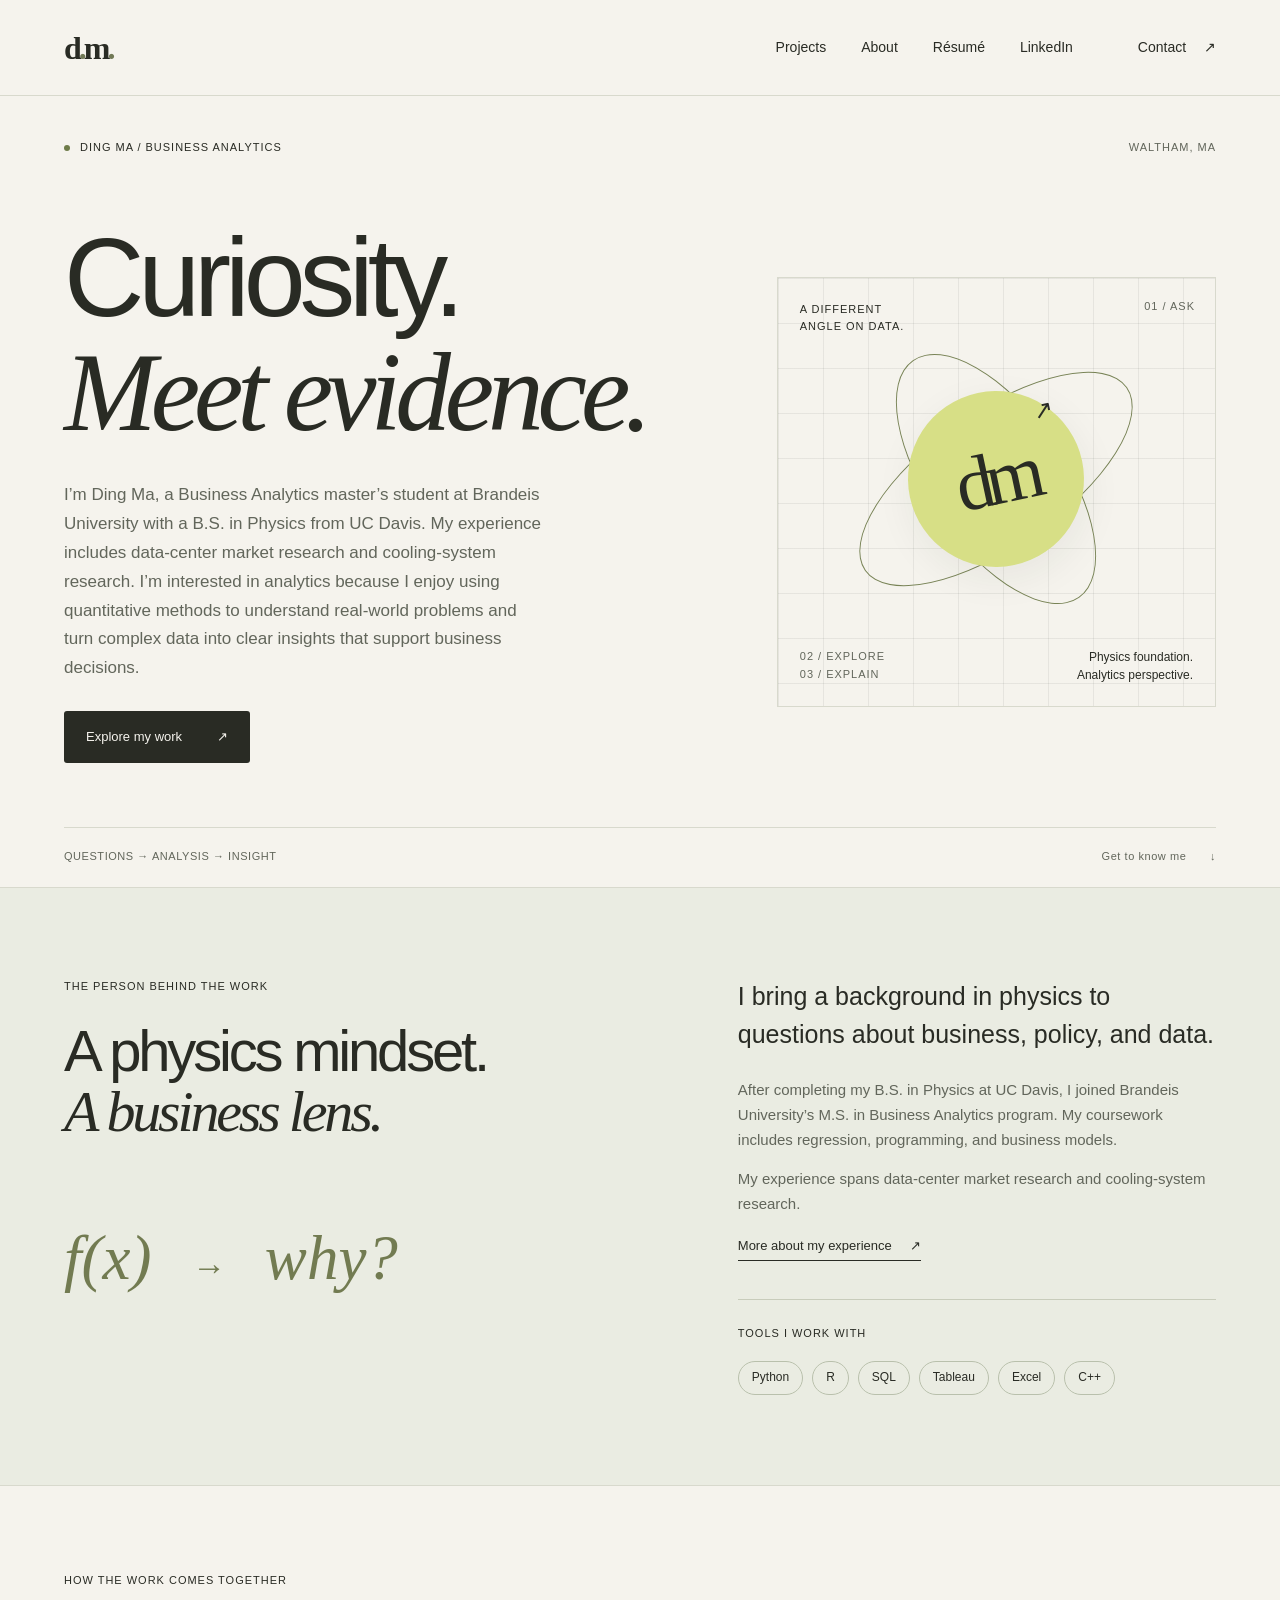
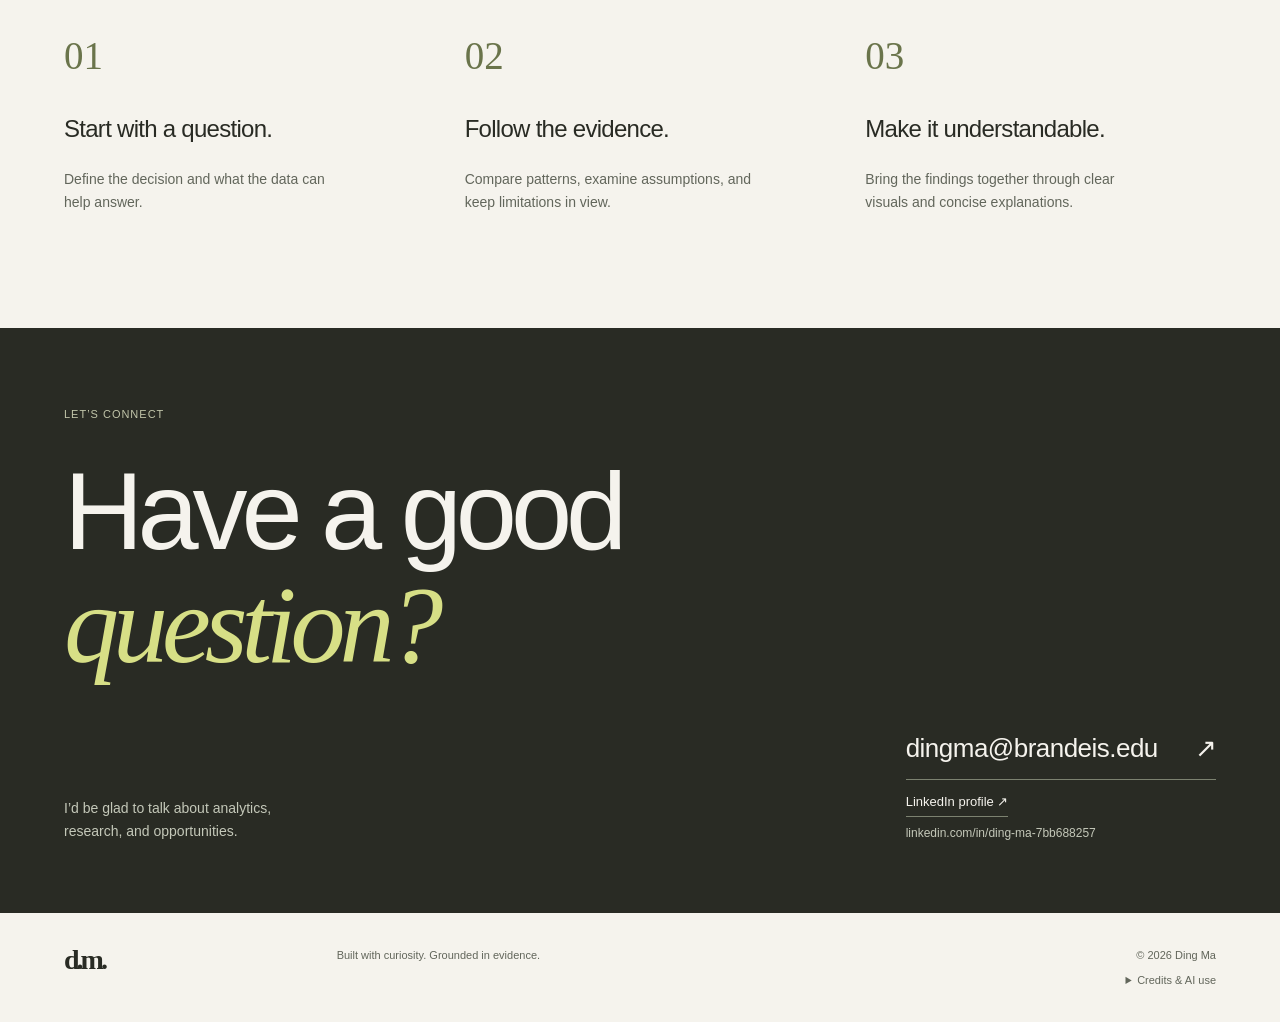
==== commit 42544ae2: "Make LinkedIn and contact links visible across portfolio" ====
--- a/index.html
+++ b/index.html
@@ -1 +1 @@
-<!doctype html><html lang="en"><head><meta charset="utf-8"><meta name="viewport" content="width=device-width,initial-scale=1"><meta name="description" content="Ding Ma’s analytics portfolio: regression, public-policy data, and Boston–Cambridge mobility case studies."><meta name="theme-color" content="#f5f3ed"><meta property="og:title" content="Ding Ma — Curiosity meets evidence"><meta property="og:description" content="Ding Ma’s analytics portfolio: regression, public-policy data, and Boston–Cambridge mobility case studies."><meta property="og:type" content="website"><link rel="icon" href="assets/favicon.svg" type="image/svg+xml"><link rel="stylesheet" href="styles.css"><title>Ding Ma — Curiosity meets evidence</title><script src="app.js" defer></script><meta property="og:url" content="https://dingma-lang.github.io/personal-portfolio/index.html"><meta name="robots" content="noindex, nofollow, noimageindex"></head><body><a class="skip-link" href="#main">Skip to content</a><header class="header"><a class="brand" href="index.html" aria-label="Ding Ma home">d<span class="brand-dot">.</span>m<span class="brand-dot">.</span></a><nav id="navigation" aria-label="Main navigation"><a href="projects.html">Projects</a><a href="index.html#about">About</a><a href="resume.html">Résumé</a><a class="nav-contact" href="index.html#contact">Let’s connect <span aria-hidden="true">↗</span></a></nav></header><main id="main" tabindex="-1"><section class="hero wrap"><div class="hero-kicker"><span class="status-dot" aria-hidden="true"></span> DING MA / BUSINESS ANALYTICS <span class="hero-location">WALTHAM, MA</span></div><div class="hero-grid"><div><h1>Curiosity.<br><em>Meet evidence.</em></h1><p class="hero-description">I’m Ding Ma, a Business Analytics master’s student at Brandeis University with a B.S. in Physics from UC Davis. My experience includes data-center market research and cooling-system research. I’m interested in analytics because I enjoy using quantitative methods to understand real-world problems and turn complex data into clear insights that support business decisions.</p><a class="button dark" href="projects.html">Explore my work <span aria-hidden="true">↗</span></a></div><div class="hero-art" aria-label="A physics foundation, an analytics perspective"><div class="orbit orbit-one"></div><div class="orbit orbit-two"></div><div class="art-label">A DIFFERENT<br>ANGLE ON DATA.</div><div class="art-core">dm<span>↗</span></div><span class="art-coordinate top">01 / ASK</span><span class="art-coordinate bottom">02 / EXPLORE<br>03 / EXPLAIN</span><div class="art-note">Physics foundation.<br>Analytics perspective.</div></div></div><div class="hero-bottom"><span>QUESTIONS → ANALYSIS → INSIGHT</span><a href="#about">Get to know me <span aria-hidden="true">↓</span></a></div></section><section class="about-section" id="about"><div class="wrap about-grid"><div class="reveal"><p class="eyebrow">THE PERSON BEHIND THE WORK</p><h2>A physics mindset.<br><em>A business lens.</em></h2><div class="about-mark" aria-hidden="true">f(x) <span>→</span> why?</div></div><div class="about-copy reveal"><p class="large-copy">I bring a background in physics to questions about business, policy, and data.</p><p>After completing my B.S. in Physics at UC Davis, I joined Brandeis University’s M.S. in Business Analytics program. My coursework includes regression, programming, and business models.</p><p>My experience spans data-center market research and cooling-system research.</p><a class="text-link" href="resume.html">More about my experience <span aria-hidden="true">↗</span></a><div class="skills"><p class="eyebrow">TOOLS I WORK WITH</p><div><span>Python</span><span>R</span><span>SQL</span><span>Tableau</span><span>Excel</span><span>C++</span></div></div></div></div></section><section class="approach wrap"><p class="eyebrow reveal">HOW THE WORK COMES TOGETHER</p><div class="approach-grid"><div class="reveal"><span class="step">01</span><h3>Start with a question.</h3><p>Define the decision and what the data can help answer.</p></div><div class="reveal"><span class="step">02</span><h3>Follow the evidence.</h3><p>Compare patterns, examine assumptions, and keep limitations in view.</p></div><div class="reveal"><span class="step">03</span><h3>Make it understandable.</h3><p>Bring the findings together through clear visuals and concise explanations.</p></div></div></section><section class="contact-section" id="contact"><div class="wrap reveal"><p class="eyebrow">LET’S CONNECT</p><h2>Have a good<br><em>question?</em></h2><div class="contact-bottom"><p>I’d be glad to talk about analytics,<br>research, and opportunities.</p><div><a class="contact-email" href="mailto:dingma@brandeis.edu">dingma@brandeis.edu <span aria-hidden="true">↗</span></a><a class="text-link" href="https://www.linkedin.com/in/ding-ma-7bb688257" target="_blank" rel="noopener noreferrer">Find me on LinkedIn <span aria-hidden="true">↗</span><span class="sr-only"> (opens in a new tab)</span></a></div></div></div></section></main><footer class="footer"><a class="brand" href="index.html" aria-label="Ding Ma home">d.m.</a><p>Built with curiosity. Grounded in evidence.</p><div><span>© 2026 Ding Ma</span><details class="credits"><summary>Credits &amp; AI use</summary><p>AI assisted with website design, code, animations, and case-study editing. Summaries and figures draw on supplied coursework. Project summaries retain authorship and credits; the R project is joint work with Pauli Wang. Statistical results are reported from the supplied materials.</p></details></div></footer><dialog class="image-dialog"><button class="dialog-close" aria-label="Close enlarged chart">Close ×</button><img alt=""><p></p></dialog></body></html>+<!doctype html><html lang="en"><head><meta charset="utf-8"><meta name="viewport" content="width=device-width,initial-scale=1"><meta name="description" content="Ding Ma’s analytics portfolio: regression, public-policy data, and Boston–Cambridge mobility case studies."><meta name="theme-color" content="#f5f3ed"><meta property="og:title" content="Ding Ma — Curiosity meets evidence"><meta property="og:description" content="Ding Ma’s analytics portfolio: regression, public-policy data, and Boston–Cambridge mobility case studies."><meta property="og:type" content="website"><link rel="icon" href="assets/favicon.svg" type="image/svg+xml"><link rel="stylesheet" href="styles.css?v=49f5e6042be8"><title>Ding Ma — Curiosity meets evidence</title><script src="app.js" defer></script><meta property="og:url" content="https://dingma-lang.github.io/personal-portfolio/index.html"><meta name="robots" content="noindex, nofollow, noimageindex"></head><body><a class="skip-link" href="#main">Skip to content</a><header class="header"><a class="brand" href="index.html" aria-label="Ding Ma home">d<span class="brand-dot">.</span>m<span class="brand-dot">.</span></a><nav id="navigation" aria-label="Main navigation"><a href="projects.html">Projects</a><a href="index.html#about">About</a><a href="resume.html">Résumé</a><a class="nav-linkedin" href="https://www.linkedin.com/in/ding-ma-7bb688257" target="_blank" rel="noopener noreferrer">LinkedIn<span class="sr-only"> (opens in a new tab)</span></a><a class="nav-contact" href="index.html#contact">Contact <span aria-hidden="true">↗</span></a></nav></header><main id="main" tabindex="-1"><section class="hero wrap"><div class="hero-kicker"><span class="status-dot" aria-hidden="true"></span> DING MA / BUSINESS ANALYTICS <span class="hero-location">WALTHAM, MA</span></div><div class="hero-grid"><div><h1>Curiosity.<br><em>Meet evidence.</em></h1><p class="hero-description">I’m Ding Ma, a Business Analytics master’s student at Brandeis University with a B.S. in Physics from UC Davis. My experience includes data-center market research and cooling-system research. I’m interested in analytics because I enjoy using quantitative methods to understand real-world problems and turn complex data into clear insights that support business decisions.</p><a class="button dark" href="projects.html">Explore my work <span aria-hidden="true">↗</span></a></div><div class="hero-art" aria-label="A physics foundation, an analytics perspective"><div class="orbit orbit-one"></div><div class="orbit orbit-two"></div><div class="art-label">A DIFFERENT<br>ANGLE ON DATA.</div><div class="art-core">dm<span>↗</span></div><span class="art-coordinate top">01 / ASK</span><span class="art-coordinate bottom">02 / EXPLORE<br>03 / EXPLAIN</span><div class="art-note">Physics foundation.<br>Analytics perspective.</div></div></div><div class="hero-bottom"><span>QUESTIONS → ANALYSIS → INSIGHT</span><a href="#about">Get to know me <span aria-hidden="true">↓</span></a></div></section><section class="about-section" id="about"><div class="wrap about-grid"><div class="reveal"><p class="eyebrow">THE PERSON BEHIND THE WORK</p><h2>A physics mindset.<br><em>A business lens.</em></h2><div class="about-mark" aria-hidden="true">f(x) <span>→</span> why?</div></div><div class="about-copy reveal"><p class="large-copy">I bring a background in physics to questions about business, policy, and data.</p><p>After completing my B.S. in Physics at UC Davis, I joined Brandeis University’s M.S. in Business Analytics program. My coursework includes regression, programming, and business models.</p><p>My experience spans data-center market research and cooling-system research.</p><a class="text-link" href="resume.html">More about my experience <span aria-hidden="true">↗</span></a><div class="skills"><p class="eyebrow">TOOLS I WORK WITH</p><div><span>Python</span><span>R</span><span>SQL</span><span>Tableau</span><span>Excel</span><span>C++</span></div></div></div></div></section><section class="approach wrap"><p class="eyebrow reveal">HOW THE WORK COMES TOGETHER</p><div class="approach-grid"><div class="reveal"><span class="step">01</span><h3>Start with a question.</h3><p>Define the decision and what the data can help answer.</p></div><div class="reveal"><span class="step">02</span><h3>Follow the evidence.</h3><p>Compare patterns, examine assumptions, and keep limitations in view.</p></div><div class="reveal"><span class="step">03</span><h3>Make it understandable.</h3><p>Bring the findings together through clear visuals and concise explanations.</p></div></div></section><section class="contact-section" id="contact"><div class="wrap reveal"><p class="eyebrow">LET’S CONNECT</p><h2>Have a good<br><em>question?</em></h2><div class="contact-bottom"><p>I’d be glad to talk about analytics,<br>research, and opportunities.</p><div><a class="contact-email" href="mailto:dingma@brandeis.edu">dingma@brandeis.edu <span aria-hidden="true">↗</span></a><a class="linkedin-profile" href="https://www.linkedin.com/in/ding-ma-7bb688257" target="_blank" rel="noopener noreferrer"><span class="linkedin-label">LinkedIn profile <span aria-hidden="true">↗</span></span><span class="profile-url">linkedin.com/in/ding-ma-7bb688257</span><span class="sr-only"> (opens in a new tab)</span></a></div></div></div></section></main><footer class="footer"><a class="brand" href="index.html" aria-label="Ding Ma home">d.m.</a><p>Built with curiosity. Grounded in evidence.</p><div><span>© 2026 Ding Ma</span><details class="credits"><summary>Credits &amp; AI use</summary><p>AI assisted with website design, code, animations, and case-study editing. Summaries and figures draw on supplied coursework. Project summaries retain authorship and credits; the R project is joint work with Pauli Wang. Statistical results are reported from the supplied materials.</p></details></div></footer><dialog class="image-dialog"><button class="dialog-close" aria-label="Close enlarged chart">Close ×</button><img alt=""><p></p></dialog></body></html>
--- a/styles.css
+++ b/styles.css
@@ -5,4 +5,8 @@
 @media(max-width:1100px){.wrap{padding-left:40px;padding-right:40px}.header{padding:0 40px}.hero h1{font-size:90px}.hero-grid{gap:24px}.hero-art{min-height:360px}.art-core{width:140px;height:140px;font-size:65px}.orbit{width:255px}.orbit-two{width:240px}.section-heading{gap:55px}.section-heading h2{font-size:56px}.about-grid{gap:55px}.about-section h2{font-size:48px}.study-layout{gap:40px;grid-template-columns:160px 1fr}.study-hero h1{font-size:84px}.card-title h3{font-size:28px}.footer{padding:33px 40px}}
 @media(max-width:800px){.wrap{padding-left:25px;padding-right:25px}.header{padding:0 25px;height:80px}.header nav{gap:22px}.nav-contact{margin-left:0}.hero-grid{grid-template-columns:1fr;padding-top:45px;padding-bottom:40px}.hero h1{font-size:100px}.hero-art{display:none}.hero-description{max-width:540px}.work-section{padding-top:65px;padding-bottom:70px}.section-heading{gap:35px}.section-heading h2{font-size:48px}.section-heading>p{font-size:14px}.project-grid{gap:18px}.card-top{padding:18px 16px 0;font-size:8px}.card-visual{padding:22px 12px 0}.card-info{padding:25px 17px}.card-title h3{font-size:25px}.card-title{gap:8px}.round-arrow{width:28px;height:28px}.card-info>p{font-size:13px}.tagline{font-size:10px}.about-grid{grid-template-columns:1fr;gap:40px}.about-mark{display:none}.about-section{padding:60px 0}.about-section h2{font-size:56px}.approach{padding-top:60px;padding-bottom:65px}.approach-grid{gap:25px}.approach-grid h3{font-size:21px}.contact-section h2{font-size:88px}.contact-email{font-size:21px}.contact-email span{margin-left:15px}.footer{padding:28px 25px;grid-template-columns:.5fr 1.1fr 1.5fr;gap:20px}.page-intro h1{font-size:72px}.study-hero h1{font-size:76px}.study-layout{grid-template-columns:1fr;gap:0}.study-nav{position:static;display:flex;flex-wrap:wrap;gap:14px;padding:0 0 25px;border-bottom:1px solid var(--line);margin-bottom:25px}.study-nav .eyebrow{display:none}.study-nav a{margin:0;font-size:11px}.study-section h2{font-size:45px}.resume-row{gap:45px;grid-template-columns:1fr 2fr}.next-project>a{font-size:38px}}
 @media(max-width:580px){html{scroll-padding-top:30px}.header{position:relative;height:74px;align-items:center}.header nav{display:flex;gap:13px;font-size:11px}.header .nav-contact{display:none}.brand{font-size:28px}.hero{padding-top:29px}.hero-kicker{font-size:9px;letter-spacing:.06em}.hero-location{font-size:8px}.hero-grid{padding-top:43px;padding-bottom:39px}.hero h1{font-size:clamp(60px,14vw,80px);margin-bottom:24px}.hero-description{font-size:15px;line-height:1.75;margin-bottom:25px}.button{padding:14px 19px}.hero-bottom{font-size:8px;gap:12px;padding:18px 0}.hero-bottom a{white-space:nowrap}.hero-bottom a span{margin-left:8px}.section-heading{grid-template-columns:1fr;gap:24px;margin-bottom:32px}.section-heading h2{font-size:46px}.section-heading>p{max-width:none;margin:0;font-size:14px}.eyebrow{font-size:10px;margin-bottom:20px}.project-grid{grid-template-columns:1fr;gap:25px}.project-card.mobility{margin-top:0}.card-top{padding:20px 20px 0;font-size:9px}.card-visual{padding:24px 16px 0}.card-info{padding:25px 20px}.card-title h3{font-size:29px;max-width:280px}.card-info>p{font-size:14px}.tagline{font-size:10px}.round-arrow{width:32px;height:32px}.about-section h2{font-size:45px}.about-copy .large-copy{font-size:23px}.about-copy>p{font-size:14px}.approach-grid{grid-template-columns:1fr;gap:28px}.approach-grid>div{display:grid;grid-template-columns:44px 1fr;column-gap:18px;border-top:1px solid var(--line);padding-top:24px}.step{grid-row:1/3;font-size:28px;margin:0}.approach-grid h3{font-size:22px;margin-bottom:10px}.approach-grid p{margin:0;max-width:none}.contact-section{padding:53px 0}.contact-section h2{font-size:73px;margin-bottom:35px}.contact-bottom{flex-direction:column;align-items:flex-start;gap:32px}.contact-email{font-size:20px}.footer{grid-template-columns:1fr 2fr;padding:26px 25px;gap:15px}.footer>p{text-align:right;font-size:10px}.footer>div{grid-column:1/-1;text-align:left;display:flex;justify-content:space-between;gap:20px}.credits{margin:0;text-align:right;max-width:230px}.credits p{font-size:11px}.page-intro{padding-top:46px;padding-bottom:42px}.page-intro h1{font-size:clamp(47px,12vw,67px);margin-bottom:25px}.intro-copy{font-size:16px}.index-projects{padding-bottom:60px}.index-note{grid-template-columns:1fr;gap:15px;margin-top:40px;padding-top:25px}.index-note p{margin:0}.study-hero{padding-top:25px;padding-bottom:28px}.back-link{margin-bottom:35px}.study-hero h1{font-size:clamp(49px,12.5vw,70px);margin-top:20px}.study-deck{font-size:18px}.study-stats{gap:12px;margin-top:30px;padding:22px 0}.study-stats strong{font-size:30px}.study-stats span{font-size:10px;line-height:1.5;display:block;margin-top:6px}.study-nav{gap:9px 15px}.study-nav a{font-size:10px}.study-section{padding-top:15px;padding-bottom:35px}.study-section h2{font-size:36px}.study-section p{font-size:14px}.study-section .attribution p{font-size:12px}.method-line{font-size:10px;gap:6px}.finding-grid{gap:22px}.finding-grid strong{font-size:30px}.finding-grid h3{font-size:14px}.finding-grid p{font-size:12px}.study-figure figcaption{font-size:11px}.chart-zoom{padding:5px}.zoom-label{opacity:1;bottom:4px;right:4px;font-size:8px;padding:2px 5px}.takeaway{padding:24px}.takeaway p{font-size:23px}.limitation-list{font-size:13px}.artifact-links a{font-size:12px;gap:10px}.artifact-links span{font-size:10px}.next-project{padding-top:35px;padding-bottom:50px;margin-top:10px}.next-project>a{font-size:32px}.resume-row{grid-template-columns:1fr;gap:20px;padding:30px 0}.resume-row h2{font-size:30px;margin:0}.experience{margin-bottom:30px}.experience h3{font-size:23px}.experience p{font-size:13px}.button-row{align-items:flex-start;flex-direction:column;gap:18px}.resume-contact h2{font-size:43px}.image-dialog{padding:43px 10px 12px}.image-dialog p{font-size:11px}}
+
+.linkedin-profile{display:inline-flex;flex-direction:column;align-items:flex-start;gap:7px;font-size:13px;line-height:1.55;max-width:100%}.linkedin-label{border-bottom:1px solid var(--ink);padding-bottom:4px}.profile-url{font-size:12px;color:var(--muted);overflow-wrap:anywhere}.contact-section .linkedin-label{border-color:#7c8270}.contact-section .profile-url{color:#c4c8b9}.resume-contact-links{display:flex;flex-wrap:wrap;align-items:flex-start;gap:28px}
+@media(max-width:580px){.header nav{gap:10px}.header .nav-contact{display:inline-block}.header .nav-contact span{display:none}.resume-contact-links{flex-direction:column;gap:22px}}
+@media(max-width:360px){.header nav{font-size:10px;gap:9px}}
 @media(prefers-reduced-motion:reduce){html{scroll-behavior:auto}*,*::before,*::after{animation:none!important;transition:none!important}.reveal{opacity:1;transform:none}::view-transition-old(root),::view-transition-new(root){animation:none!important}}
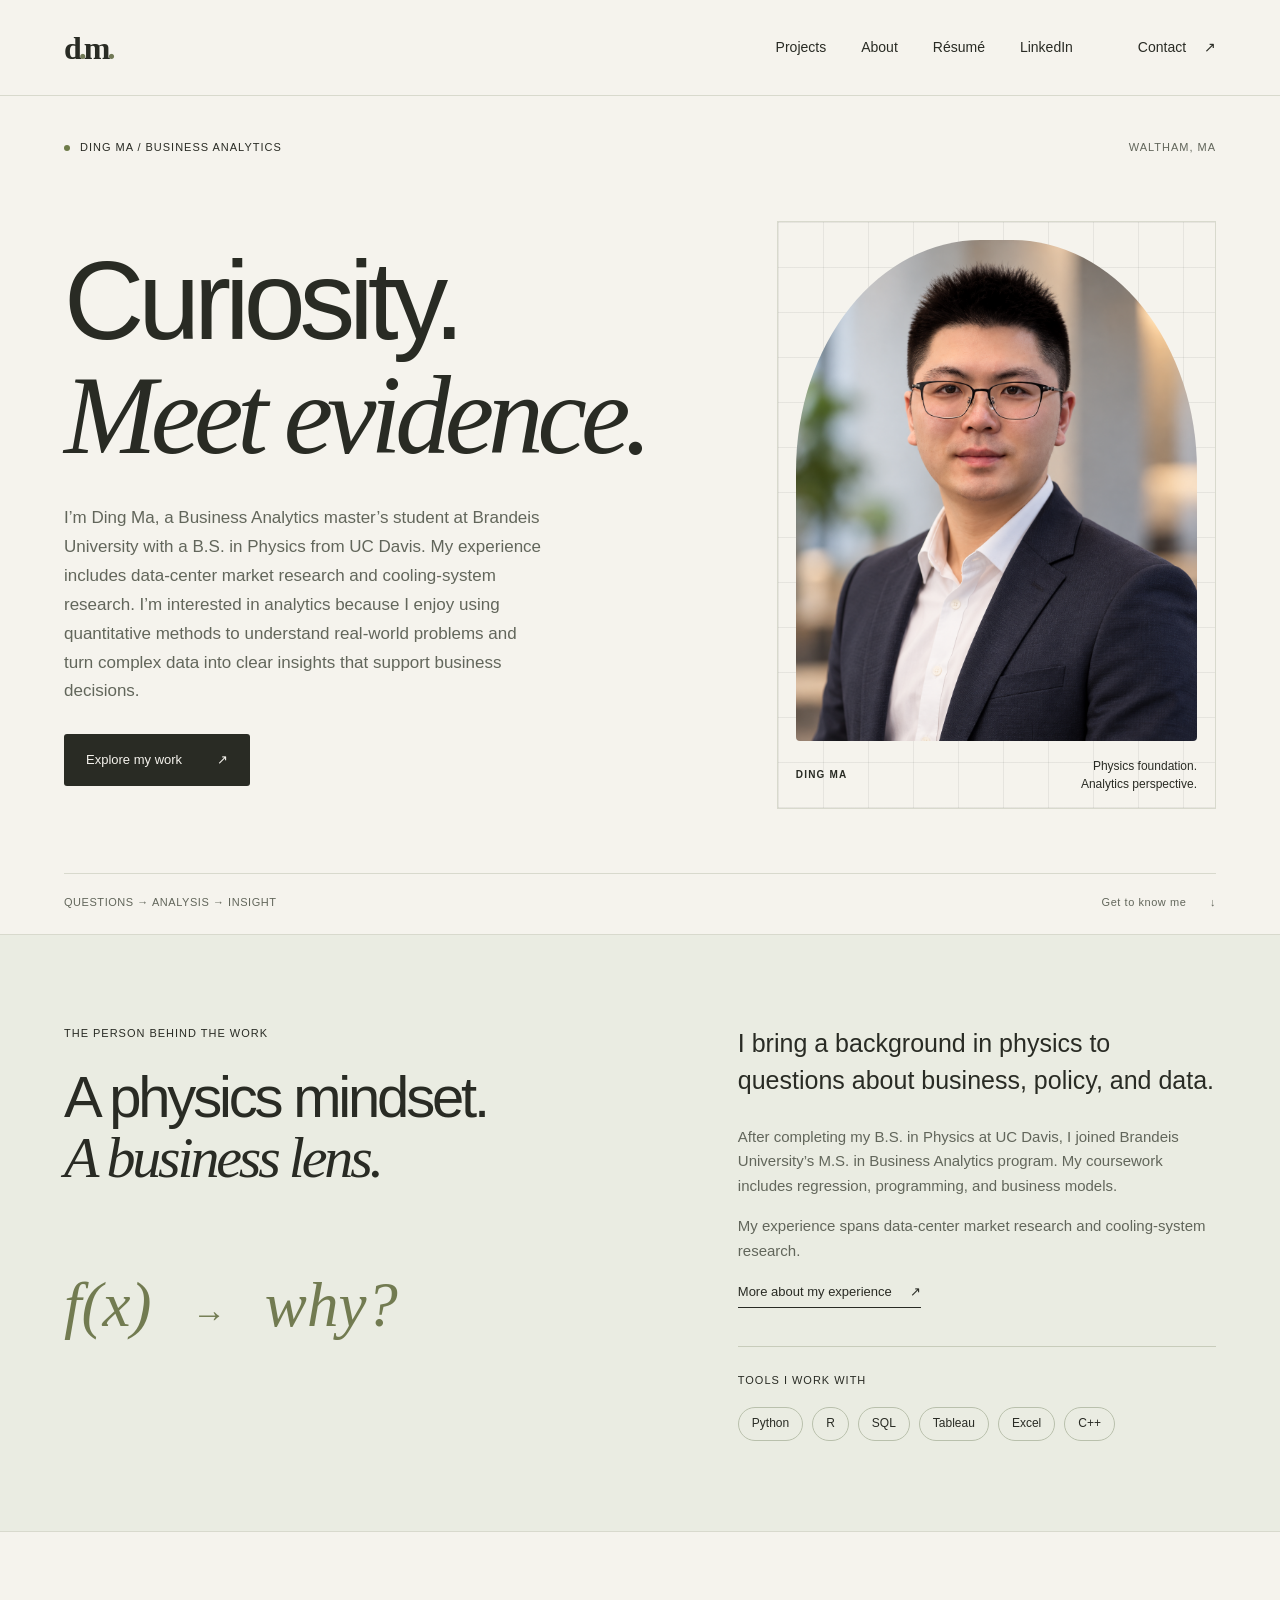
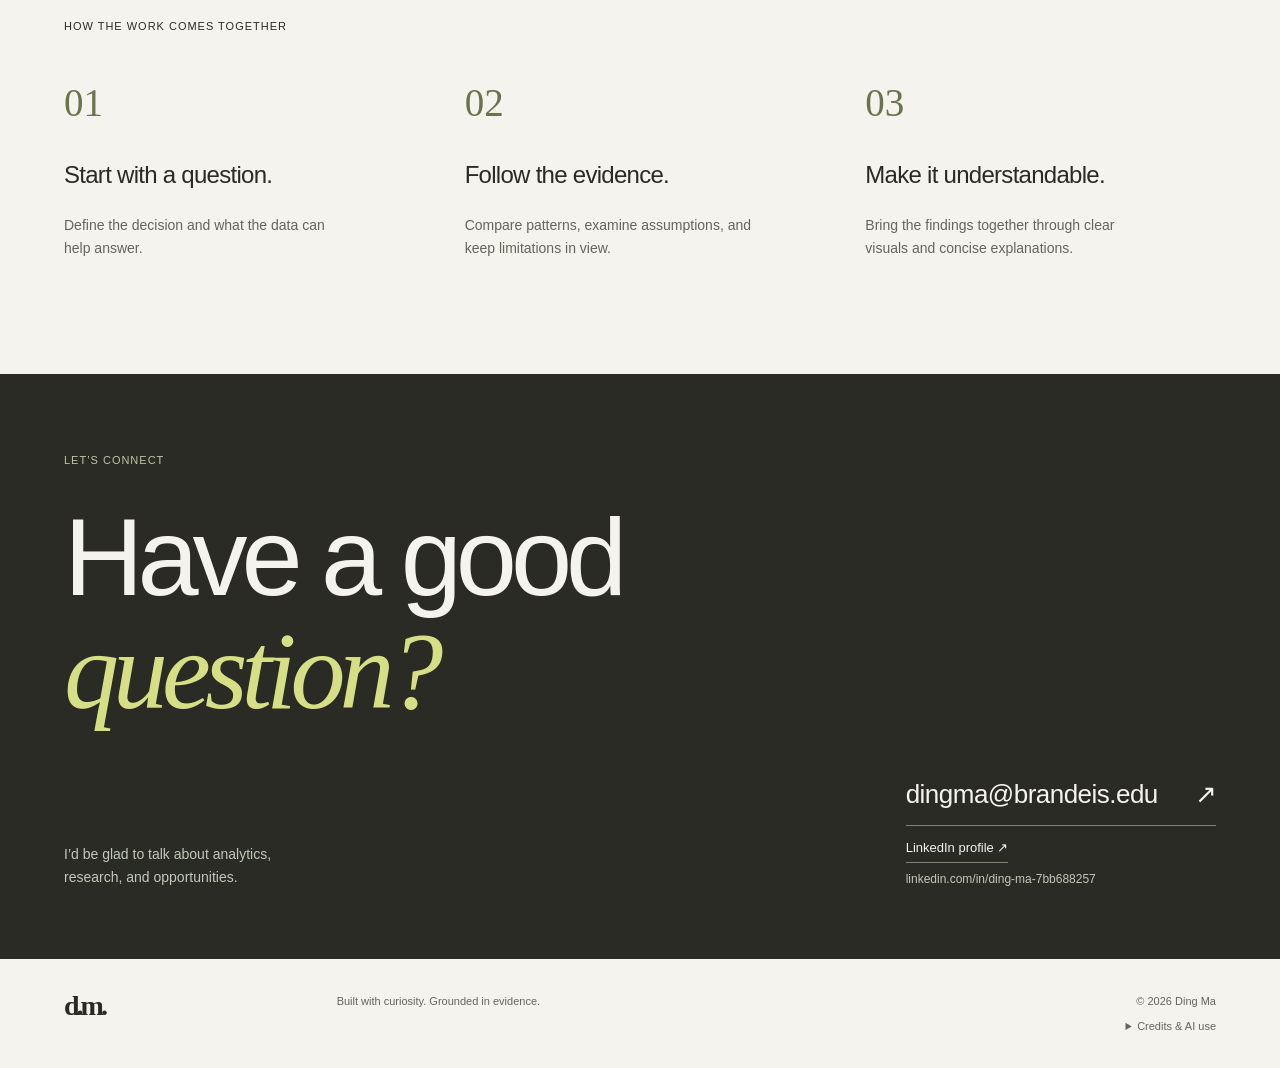
==== commit b568fbb3: "Add personal portrait to responsive portfolio homepage" ====
--- a/index.html
+++ b/index.html
@@ -1 +1 @@
-<!doctype html><html lang="en"><head><meta charset="utf-8"><meta name="viewport" content="width=device-width,initial-scale=1"><meta name="description" content="Ding Ma’s analytics portfolio: regression, public-policy data, and Boston–Cambridge mobility case studies."><meta name="theme-color" content="#f5f3ed"><meta property="og:title" content="Ding Ma — Curiosity meets evidence"><meta property="og:description" content="Ding Ma’s analytics portfolio: regression, public-policy data, and Boston–Cambridge mobility case studies."><meta property="og:type" content="website"><link rel="icon" href="assets/favicon.svg" type="image/svg+xml"><link rel="stylesheet" href="styles.css?v=49f5e6042be8"><title>Ding Ma — Curiosity meets evidence</title><script src="app.js" defer></script><meta property="og:url" content="https://dingma-lang.github.io/personal-portfolio/index.html"><meta name="robots" content="noindex, nofollow, noimageindex"></head><body><a class="skip-link" href="#main">Skip to content</a><header class="header"><a class="brand" href="index.html" aria-label="Ding Ma home">d<span class="brand-dot">.</span>m<span class="brand-dot">.</span></a><nav id="navigation" aria-label="Main navigation"><a href="projects.html">Projects</a><a href="index.html#about">About</a><a href="resume.html">Résumé</a><a class="nav-linkedin" href="https://www.linkedin.com/in/ding-ma-7bb688257" target="_blank" rel="noopener noreferrer">LinkedIn<span class="sr-only"> (opens in a new tab)</span></a><a class="nav-contact" href="index.html#contact">Contact <span aria-hidden="true">↗</span></a></nav></header><main id="main" tabindex="-1"><section class="hero wrap"><div class="hero-kicker"><span class="status-dot" aria-hidden="true"></span> DING MA / BUSINESS ANALYTICS <span class="hero-location">WALTHAM, MA</span></div><div class="hero-grid"><div><h1>Curiosity.<br><em>Meet evidence.</em></h1><p class="hero-description">I’m Ding Ma, a Business Analytics master’s student at Brandeis University with a B.S. in Physics from UC Davis. My experience includes data-center market research and cooling-system research. I’m interested in analytics because I enjoy using quantitative methods to understand real-world problems and turn complex data into clear insights that support business decisions.</p><a class="button dark" href="projects.html">Explore my work <span aria-hidden="true">↗</span></a></div><div class="hero-art" aria-label="A physics foundation, an analytics perspective"><div class="orbit orbit-one"></div><div class="orbit orbit-two"></div><div class="art-label">A DIFFERENT<br>ANGLE ON DATA.</div><div class="art-core">dm<span>↗</span></div><span class="art-coordinate top">01 / ASK</span><span class="art-coordinate bottom">02 / EXPLORE<br>03 / EXPLAIN</span><div class="art-note">Physics foundation.<br>Analytics perspective.</div></div></div><div class="hero-bottom"><span>QUESTIONS → ANALYSIS → INSIGHT</span><a href="#about">Get to know me <span aria-hidden="true">↓</span></a></div></section><section class="about-section" id="about"><div class="wrap about-grid"><div class="reveal"><p class="eyebrow">THE PERSON BEHIND THE WORK</p><h2>A physics mindset.<br><em>A business lens.</em></h2><div class="about-mark" aria-hidden="true">f(x) <span>→</span> why?</div></div><div class="about-copy reveal"><p class="large-copy">I bring a background in physics to questions about business, policy, and data.</p><p>After completing my B.S. in Physics at UC Davis, I joined Brandeis University’s M.S. in Business Analytics program. My coursework includes regression, programming, and business models.</p><p>My experience spans data-center market research and cooling-system research.</p><a class="text-link" href="resume.html">More about my experience <span aria-hidden="true">↗</span></a><div class="skills"><p class="eyebrow">TOOLS I WORK WITH</p><div><span>Python</span><span>R</span><span>SQL</span><span>Tableau</span><span>Excel</span><span>C++</span></div></div></div></div></section><section class="approach wrap"><p class="eyebrow reveal">HOW THE WORK COMES TOGETHER</p><div class="approach-grid"><div class="reveal"><span class="step">01</span><h3>Start with a question.</h3><p>Define the decision and what the data can help answer.</p></div><div class="reveal"><span class="step">02</span><h3>Follow the evidence.</h3><p>Compare patterns, examine assumptions, and keep limitations in view.</p></div><div class="reveal"><span class="step">03</span><h3>Make it understandable.</h3><p>Bring the findings together through clear visuals and concise explanations.</p></div></div></section><section class="contact-section" id="contact"><div class="wrap reveal"><p class="eyebrow">LET’S CONNECT</p><h2>Have a good<br><em>question?</em></h2><div class="contact-bottom"><p>I’d be glad to talk about analytics,<br>research, and opportunities.</p><div><a class="contact-email" href="mailto:dingma@brandeis.edu">dingma@brandeis.edu <span aria-hidden="true">↗</span></a><a class="linkedin-profile" href="https://www.linkedin.com/in/ding-ma-7bb688257" target="_blank" rel="noopener noreferrer"><span class="linkedin-label">LinkedIn profile <span aria-hidden="true">↗</span></span><span class="profile-url">linkedin.com/in/ding-ma-7bb688257</span><span class="sr-only"> (opens in a new tab)</span></a></div></div></div></section></main><footer class="footer"><a class="brand" href="index.html" aria-label="Ding Ma home">d.m.</a><p>Built with curiosity. Grounded in evidence.</p><div><span>© 2026 Ding Ma</span><details class="credits"><summary>Credits &amp; AI use</summary><p>AI assisted with website design, code, animations, and case-study editing. Summaries and figures draw on supplied coursework. Project summaries retain authorship and credits; the R project is joint work with Pauli Wang. Statistical results are reported from the supplied materials.</p></details></div></footer><dialog class="image-dialog"><button class="dialog-close" aria-label="Close enlarged chart">Close ×</button><img alt=""><p></p></dialog></body></html>+<!doctype html><html lang="en"><head><meta charset="utf-8"><meta name="viewport" content="width=device-width,initial-scale=1"><meta name="description" content="Ding Ma’s analytics portfolio: regression, public-policy data, and Boston–Cambridge mobility case studies."><meta name="theme-color" content="#f5f3ed"><meta property="og:title" content="Ding Ma — Curiosity meets evidence"><meta property="og:description" content="Ding Ma’s analytics portfolio: regression, public-policy data, and Boston–Cambridge mobility case studies."><meta property="og:type" content="website"><link rel="icon" href="assets/favicon.svg" type="image/svg+xml"><link rel="stylesheet" href="styles.css?v=12b9121ecaf1"><title>Ding Ma — Curiosity meets evidence</title><script src="app.js" defer></script><meta property="og:url" content="https://dingma-lang.github.io/personal-portfolio/index.html"><meta name="robots" content="noindex, nofollow, noimageindex"></head><body><a class="skip-link" href="#main">Skip to content</a><header class="header"><a class="brand" href="index.html" aria-label="Ding Ma home">d<span class="brand-dot">.</span>m<span class="brand-dot">.</span></a><nav id="navigation" aria-label="Main navigation"><a href="projects.html">Projects</a><a href="index.html#about">About</a><a href="resume.html">Résumé</a><a class="nav-linkedin" href="https://www.linkedin.com/in/ding-ma-7bb688257" target="_blank" rel="noopener noreferrer">LinkedIn<span class="sr-only"> (opens in a new tab)</span></a><a class="nav-contact" href="index.html#contact">Contact <span aria-hidden="true">↗</span></a></nav></header><main id="main" tabindex="-1"><section class="hero wrap"><div class="hero-kicker"><span class="status-dot" aria-hidden="true"></span> DING MA / BUSINESS ANALYTICS <span class="hero-location">WALTHAM, MA</span></div><div class="hero-grid"><div><h1>Curiosity.<br><em>Meet evidence.</em></h1><p class="hero-description">I’m Ding Ma, a Business Analytics master’s student at Brandeis University with a B.S. in Physics from UC Davis. My experience includes data-center market research and cooling-system research. I’m interested in analytics because I enjoy using quantitative methods to understand real-world problems and turn complex data into clear insights that support business decisions.</p><a class="button dark" href="projects.html">Explore my work <span aria-hidden="true">↗</span></a></div><figure class="hero-art hero-portrait"><img src="assets/ding-ma-portrait.png" alt="Portrait of Ding Ma, Business Analytics student at Brandeis University" width="1122" height="1402" fetchpriority="high" decoding="async"><figcaption><span class="portrait-name">DING MA</span><span>Physics foundation.<br>Analytics perspective.</span></figcaption></figure></div><div class="hero-bottom"><span>QUESTIONS → ANALYSIS → INSIGHT</span><a href="#about">Get to know me <span aria-hidden="true">↓</span></a></div></section><section class="about-section" id="about"><div class="wrap about-grid"><div class="reveal"><p class="eyebrow">THE PERSON BEHIND THE WORK</p><h2>A physics mindset.<br><em>A business lens.</em></h2><div class="about-mark" aria-hidden="true">f(x) <span>→</span> why?</div></div><div class="about-copy reveal"><p class="large-copy">I bring a background in physics to questions about business, policy, and data.</p><p>After completing my B.S. in Physics at UC Davis, I joined Brandeis University’s M.S. in Business Analytics program. My coursework includes regression, programming, and business models.</p><p>My experience spans data-center market research and cooling-system research.</p><a class="text-link" href="resume.html">More about my experience <span aria-hidden="true">↗</span></a><div class="skills"><p class="eyebrow">TOOLS I WORK WITH</p><div><span>Python</span><span>R</span><span>SQL</span><span>Tableau</span><span>Excel</span><span>C++</span></div></div></div></div></section><section class="approach wrap"><p class="eyebrow reveal">HOW THE WORK COMES TOGETHER</p><div class="approach-grid"><div class="reveal"><span class="step">01</span><h3>Start with a question.</h3><p>Define the decision and what the data can help answer.</p></div><div class="reveal"><span class="step">02</span><h3>Follow the evidence.</h3><p>Compare patterns, examine assumptions, and keep limitations in view.</p></div><div class="reveal"><span class="step">03</span><h3>Make it understandable.</h3><p>Bring the findings together through clear visuals and concise explanations.</p></div></div></section><section class="contact-section" id="contact"><div class="wrap reveal"><p class="eyebrow">LET’S CONNECT</p><h2>Have a good<br><em>question?</em></h2><div class="contact-bottom"><p>I’d be glad to talk about analytics,<br>research, and opportunities.</p><div><a class="contact-email" href="mailto:dingma@brandeis.edu">dingma@brandeis.edu <span aria-hidden="true">↗</span></a><a class="linkedin-profile" href="https://www.linkedin.com/in/ding-ma-7bb688257" target="_blank" rel="noopener noreferrer"><span class="linkedin-label">LinkedIn profile <span aria-hidden="true">↗</span></span><span class="profile-url">linkedin.com/in/ding-ma-7bb688257</span><span class="sr-only"> (opens in a new tab)</span></a></div></div></div></section></main><footer class="footer"><a class="brand" href="index.html" aria-label="Ding Ma home">d.m.</a><p>Built with curiosity. Grounded in evidence.</p><div><span>© 2026 Ding Ma</span><details class="credits"><summary>Credits &amp; AI use</summary><p>AI assisted with website design, code, animations, and case-study editing. Summaries and figures draw on supplied coursework. Project summaries retain authorship and credits; the R project is joint work with Pauli Wang. Statistical results are reported from the supplied materials.</p></details></div></footer><dialog class="image-dialog"><button class="dialog-close" aria-label="Close enlarged chart">Close ×</button><img alt=""><p></p></dialog></body></html>
--- a/styles.css
+++ b/styles.css
@@ -9,4 +9,12 @@
 .linkedin-profile{display:inline-flex;flex-direction:column;align-items:flex-start;gap:7px;font-size:13px;line-height:1.55;max-width:100%}.linkedin-label{border-bottom:1px solid var(--ink);padding-bottom:4px}.profile-url{font-size:12px;color:var(--muted);overflow-wrap:anywhere}.contact-section .linkedin-label{border-color:#7c8270}.contact-section .profile-url{color:#c4c8b9}.resume-contact-links{display:flex;flex-wrap:wrap;align-items:flex-start;gap:28px}
 @media(max-width:580px){.header nav{gap:10px}.header .nav-contact{display:inline-block}.header .nav-contact span{display:none}.resume-contact-links{flex-direction:column;gap:22px}}
 @media(max-width:360px){.header nav{font-size:10px;gap:9px}}
+/* Personal portrait: the supplied photo stays visible at every screen size. */
+.hero-art.hero-portrait{display:flex;flex-direction:column;gap:16px;min-height:0;margin:0;padding:18px 18px 15px;align-self:center}
+.hero-portrait img{display:block;width:100%;height:auto;aspect-ratio:1122/1402;border-radius:46% 46% 4px 4px}
+.hero-portrait figcaption{display:flex;justify-content:space-between;align-items:center;gap:16px;font-size:12px;line-height:1.5}
+.portrait-name{font-size:10px;font-weight:600;letter-spacing:.12em}
+.hero-portrait figcaption>span:last-child{text-align:right}
+@media(max-width:800px){.hero-art.hero-portrait{width:min(100%,360px);justify-self:center;margin-top:8px}}
+@media(max-width:580px){.hero-art.hero-portrait{width:min(100%,320px);padding:14px 14px 12px;gap:12px}.hero-portrait figcaption{font-size:11px}}
 @media(prefers-reduced-motion:reduce){html{scroll-behavior:auto}*,*::before,*::after{animation:none!important;transition:none!important}.reveal{opacity:1;transform:none}::view-transition-old(root),::view-transition-new(root){animation:none!important}}
